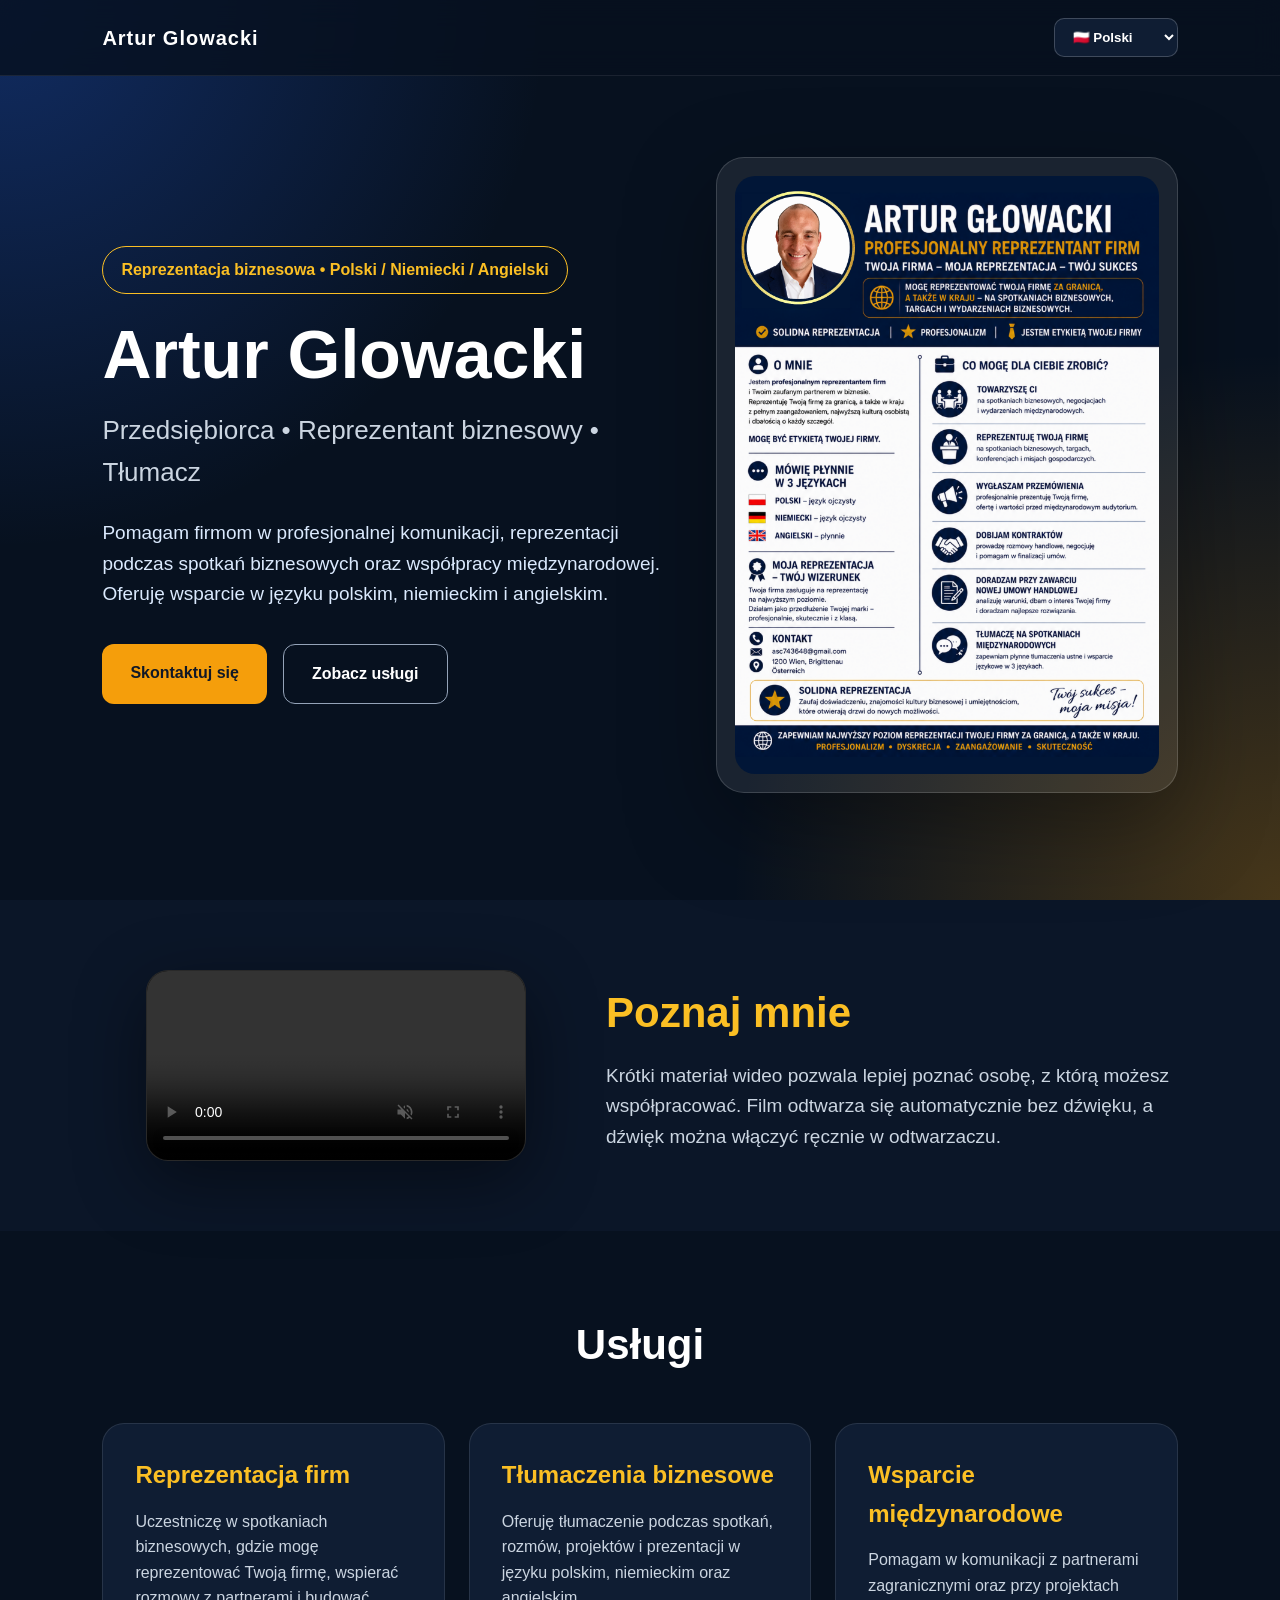
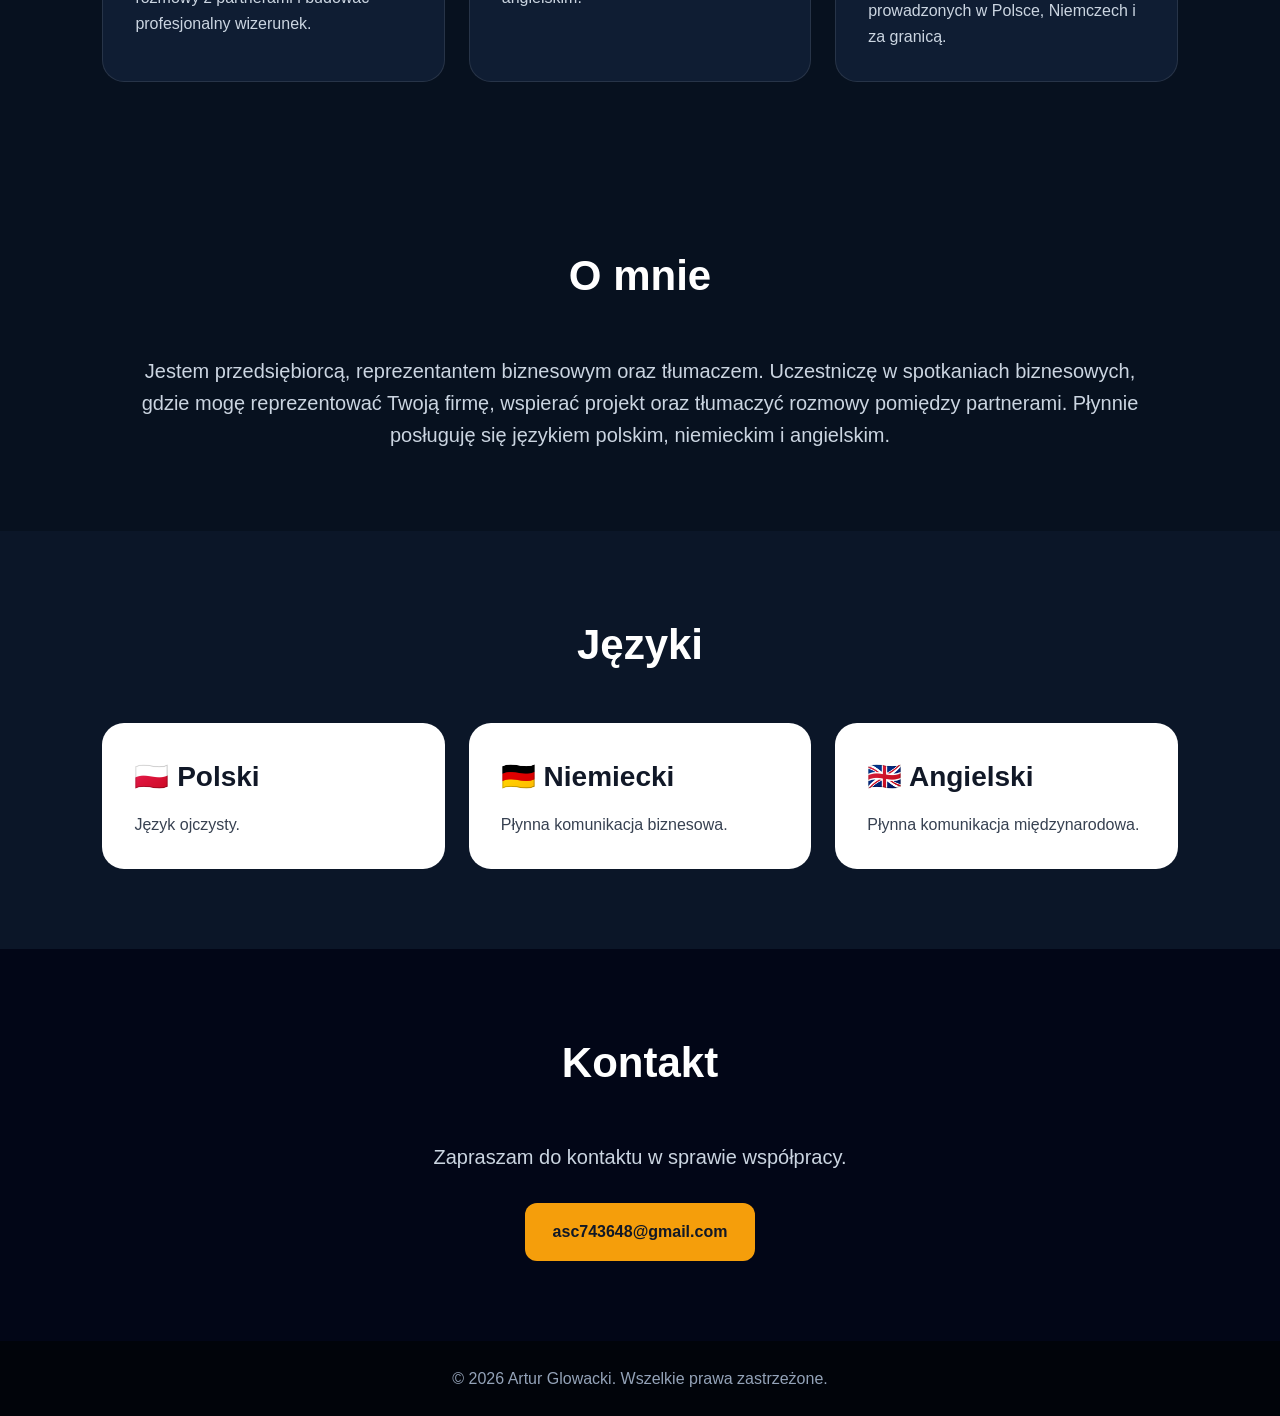
==== index.html @ 5c2b5020 "Update index.html" ====
<!DOCTYPE html>
<html lang="pl">
<head>
<meta charset="UTF-8">
<meta name="viewport" content="width=device-width, initial-scale=1.0">
<title>Artur Glowacki | Reprezentacja Biznesowa</title>
<style>
*{margin:0;padding:0;box-sizing:border-box;font-family:Arial,Helvetica,sans-serif}
html{scroll-behavior:smooth}
body{background:#07111f;color:white;line-height:1.6}
a{text-decoration:none;color:inherit}
.topbar{position:fixed;top:0;left:0;width:100%;z-index:1000;padding:18px 8%;display:flex;justify-content:space-between;align-items:center;background:rgba(7,17,31,.82);backdrop-filter:blur(14px);border-bottom:1px solid rgba(255,255,255,.08)}
.brand{font-size:20px;font-weight:900;letter-spacing:1px}
.lang-select{background:#0f1d33;color:white;border:1px solid rgba(255,255,255,.2);padding:10px 14px;border-radius:10px;font-weight:700;cursor:pointer}
.hero{min-height:100vh;display:grid;grid-template-columns:1.1fr .9fr;gap:50px;align-items:center;padding:120px 8% 70px;background:radial-gradient(circle at top left,#2563eb55,transparent 35%),radial-gradient(circle at bottom right,#f59e0b44,transparent 35%),#07111f}
.badge{display:inline-block;padding:10px 18px;border:1px solid #fbbf24;color:#fbbf24;border-radius:999px;font-weight:700;margin-bottom:25px}
h1{font-size:68px;line-height:1.05;margin-bottom:20px}
.hero h2{font-size:26px;color:#cbd5e1;margin-bottom:25px;font-weight:500}
.hero p{font-size:19px;color:#dbeafe;max-width:720px;margin-bottom:35px}
.buttons{display:flex;gap:16px;flex-wrap:wrap}
.btn{padding:16px 28px;border-radius:12px;font-weight:800;display:inline-block;transition:.25s}
.btn:hover{transform:translateY(-3px)}
.primary{background:#f59e0b;color:#111827}
.secondary{border:1px solid #94a3b8;color:white}
.profile-card{background:rgba(255,255,255,.08);border:1px solid rgba(255,255,255,.15);border-radius:28px;padding:18px;box-shadow:0 30px 90px rgba(0,0,0,.35)}
.profile-card img{width:100%;display:block;border-radius:20px}
.video-section{padding:70px 8%;background:#0b1628}
.video-wrap{max-width:1200px;margin:auto;display:grid;grid-template-columns:.9fr 1.1fr;gap:36px;align-items:center}
.video-text h2{font-size:42px;margin-bottom:15px;color:#fbbf24}
.video-text p{color:#cbd5e1;font-size:19px;max-width:650px}
.intro-video{width:380px;max-width:100%;display:block;margin:auto;border-radius:22px;box-shadow:0 20px 70px rgba(0,0,0,.45);border:1px solid rgba(255,255,255,.16);background:#000}
section{padding:80px 8%}
.title{text-align:center;font-size:42px;margin-bottom:45px}
.services{display:grid;grid-template-columns:repeat(3,1fr);gap:24px;max-width:1200px;margin:auto}
.card{background:#0f1d33;border:1px solid rgba(255,255,255,.1);border-radius:22px;padding:32px;transition:.25s}
.card:hover{transform:translateY(-6px);border-color:#fbbf24}
.card h3{font-size:24px;margin-bottom:14px;color:#fbbf24}
.card p{color:#cbd5e1}
.languages{background:#0b1628}
.lang-grid{display:grid;grid-template-columns:repeat(3,1fr);gap:24px;max-width:1200px;margin:auto}
.lang{background:white;color:#111827;border-radius:22px;padding:32px}
.lang h3{font-size:28px;margin-bottom:12px}
.lang p{color:#374151}
.about{background:#07111f}
.about-box{max-width:1000px;margin:auto;text-align:center}
.about-box p{color:#cbd5e1;font-size:20px}
.contact{text-align:center;background:#020617}
.contact p{font-size:20px;color:#cbd5e1;margin-bottom:30px}
footer{text-align:center;padding:25px;color:#94a3b8;background:#01040a}
@media(max-width:900px){.topbar{padding:14px 6%}.hero{grid-template-columns:1fr;text-align:center;padding:110px 6% 50px}h1{font-size:46px}.buttons{justify-content:center}.services,.lang-grid,.video-wrap{grid-template-columns:1fr}.video-wrap{text-align:center}.video-text p{margin:auto}}
</style>
</head>
<body>
<div class="topbar">
  <div class="brand">Artur Glowacki</div>
  <select class="lang-select" id="languageSelect">
    <option value="pl">🇵🇱 Polski</option>
    <option value="de">🇩🇪 Deutsch</option>
    <option value="en">🇬🇧 English</option>
  </select>
</div>

<header class="hero">
  <div>
    <span class="badge" data-i18n="badge">Reprezentacja biznesowa • Polski / Niemiecki / Angielski</span>
    <h1>Artur Glowacki</h1>
    <h2 data-i18n="heroSubtitle">Przedsiębiorca • Reprezentant biznesowy • Tłumacz</h2>
    <p data-i18n="heroText">Pomagam firmom w profesjonalnej komunikacji, reprezentacji podczas spotkań biznesowych oraz współpracy międzynarodowej. Oferuję wsparcie w języku polskim, niemieckim i angielskim.</p>
    <div class="buttons">
      <a class="btn primary" href="mailto:asc743648@gmail.com" data-i18n="contactBtn">Skontaktuj się</a>
      <a class="btn secondary" href="uslugi.html" data-i18n="servicesBtn">Zobacz usługi</a>
    </div>
  </div>
  <div class="profile-card">
    <img src="Lebenslauf_ARG.pdf (10).png" alt="Artur Glowacki">
  </div>
</header>

<section class="video-section">
  <div class="video-wrap">
    <video class="intro-video" controls autoplay muted loop playsinline>
     <source src="1000012264_compressed.mp4" type="video/mp4">
      Twoja przeglądarka nie obsługuje wideo.
    </video>
    <div class="video-text">
      <h2 data-i18n="videoTitle">Poznaj mnie</h2>
      <p data-i18n="videoText">Krótki materiał wideo pozwala lepiej poznać osobę, z którą możesz współpracować. Film odtwarza się automatycznie bez dźwięku, a dźwięk można włączyć ręcznie w odtwarzaczu.</p>
    </div>
  </div>
</section>

<section id="services">
  <h2 class="title" data-i18n="servicesTitle">Usługi</h2>
  <div class="services">
    <div class="card">
      <h3 data-i18n="service1Title">Reprezentacja firm</h3>
      <p data-i18n="service1Text">Uczestniczę w spotkaniach biznesowych, gdzie mogę reprezentować Twoją firmę, wspierać rozmowy z partnerami i budować profesjonalny wizerunek.</p>
    </div>
    <div class="card">
      <h3 data-i18n="service2Title">Tłumaczenia biznesowe</h3>
      <p data-i18n="service2Text">Oferuję tłumaczenie podczas spotkań, rozmów, projektów i prezentacji w języku polskim, niemieckim oraz angielskim.</p>
    </div>
    <div class="card">
      <h3 data-i18n="service3Title">Wsparcie międzynarodowe</h3>
      <p data-i18n="service3Text">Pomagam w komunikacji z partnerami zagranicznymi oraz przy projektach prowadzonych w Polsce, Niemczech i za granicą.</p>
    </div>
  </div>
</section>

<section class="about">
  <div class="about-box">
    <h2 class="title" data-i18n="aboutTitle">O mnie</h2>
    <p data-i18n="aboutText">Jestem przedsiębiorcą, reprezentantem biznesowym oraz tłumaczem. Uczestniczę w spotkaniach biznesowych, gdzie mogę reprezentować Twoją firmę, wspierać projekt oraz tłumaczyć rozmowy pomiędzy partnerami. Płynnie posługuję się językiem polskim, niemieckim i angielskim.</p>
  </div>
</section>

<section class="languages">
  <h2 class="title" data-i18n="languagesTitle">Języki</h2>
  <div class="lang-grid">
    <div class="lang"><h3 data-i18n="plTitle">🇵🇱 Polski</h3><p data-i18n="plText">Język ojczysty.</p></div>
    <div class="lang"><h3 data-i18n="deTitle">🇩🇪 Niemiecki</h3><p data-i18n="deText">Płynna komunikacja biznesowa.</p></div>
    <div class="lang"><h3 data-i18n="enTitle">🇬🇧 Angielski</h3><p data-i18n="enText">Płynna komunikacja międzynarodowa.</p></div>
  </div>
</section>

<section class="contact">
  <h2 class="title" data-i18n="contactTitle">Kontakt</h2>
  <p data-i18n="contactText">Zapraszam do kontaktu w sprawie współpracy.</p>
  <a class="btn primary" href="mailto:asc743648@gmail.com">asc743648@gmail.com</a>
</section>

<footer data-i18n="footer">© 2026 Artur Glowacki. Wszelkie prawa zastrzeżone.</footer>

<script>
const translations={
pl:{badge:"Reprezentacja biznesowa • Polski / Niemiecki / Angielski",heroSubtitle:"Przedsiębiorca • Reprezentant biznesowy • Tłumacz",heroText:"Pomagam firmom w profesjonalnej komunikacji, reprezentacji podczas spotkań biznesowych oraz współpracy międzynarodowej. Reprezentuję firmy, uczestniczę w projektach oraz oferuję profesjonalne tłumaczenia podczas spotkań biznesowych.",contactBtn:"Skontaktuj się",servicesBtn:"Zobacz usługi",videoTitle:"Poznaj mnie",videoText:"Krótki materiał wideo pozwala lepiej poznać osobę, z którą możesz współpracować. Film odtwarza się automatycznie bez dźwięku, a dźwięk można włączyć ręcznie w odtwarzaczu.",servicesTitle:"Usługi",service1Title:"Reprezentacja firm",service1Text:"Reprezentuję Twoją firmę podczas spotkań biznesowych, negocjacji oraz rozmów z partnerami.",service2Title:"Tłumaczenia biznesowe",service2Text:"Tłumaczę spotkania biznesowe oraz projekty w języku polskim, niemieckim i angielskim.",service3Title:"Wsparcie międzynarodowe",service3Text:"Pomagam firmom rozwijać współpracę międzynarodową i prowadzić skuteczną komunikację.",aboutTitle:"O mnie",aboutText:"Jestem przedsiębiorcą oraz reprezentantem biznesowym. Uczestniczę w spotkaniach biznesowych, reprezentuję firmy, wspieram projekty oraz zapewniam profesjonalne tłumaczenie pomiędzy językiem polskim, niemieckim i angielskim.",languagesTitle:"Języki",plTitle:"🇵🇱 Polski",plText:"Język ojczysty.",deTitle:"🇩🇪 Niemiecki",deText:"Płynna komunikacja biznesowa.",enTitle:"🇬🇧 Angielski",enText:"Płynna komunikacja międzynarodowa.",contactTitle:"Kontakt",contactText:"Zapraszam do kontaktu w sprawie współpracy.",footer:"© 2026 Artur Glowacki. Wszelkie prawa zastrzeżone."},
de:{badge:"Unternehmensvertretung • Deutsch / Polnisch / Englisch",heroSubtitle:"Unternehmer • Unternehmensvertreter • Dolmetscher",heroText:"Ich unterstütze Unternehmen bei professioneller Kommunikation, Geschäftstreffen und internationaler Zusammenarbeit. Ich vertrete Firmen, nehme an Projekten teil und dolmetsche bei geschäftlichen Gesprächen.",contactBtn:"Kontakt aufnehmen",servicesBtn:"Leistungen",videoTitle:"Lernen Sie mich kennen",videoText:"Ein kurzes Video hilft Ihnen, die Person hinter der Zusammenarbeit besser kennenzulernen. Das Video startet automatisch ohne Ton; den Ton können Sie im Player manuell einschalten.",servicesTitle:"Dienstleistungen",service1Title:"Unternehmensvertretung",service1Text:"Ich vertrete Ihr Unternehmen bei Geschäftstreffen, Verhandlungen und Gesprächen mit Partnern.",service2Title:"Geschäftsdolmetschen",service2Text:"Professionelles Dolmetschen bei Meetings, Gesprächen und Projekten auf Deutsch, Polnisch und Englisch.",service3Title:"Internationale Unterstützung",service3Text:"Ich unterstütze Unternehmen bei internationaler Zusammenarbeit und klarer Kommunikation.",aboutTitle:"Über mich",aboutText:"Ich bin Unternehmer, Unternehmensvertreter und Dolmetscher. Ich nehme an Geschäftstreffen teil, vertrete Unternehmen, unterstütze Projekte und ermögliche professionelle Kommunikation auf Deutsch, Polnisch und Englisch.",languagesTitle:"Sprachen",plTitle:"🇵🇱 Polnisch",plText:"Muttersprache.",deTitle:"🇩🇪 Deutsch",deText:"Fließende Geschäftskommunikation.",enTitle:"🇬🇧 Englisch",enText:"Fließende internationale Kommunikation.",contactTitle:"Kontakt",contactText:"Kontaktieren Sie mich gerne für eine Zusammenarbeit.",footer:"© 2026 Artur Glowacki. Alle Rechte vorbehalten."},
en:{badge:"Business Representation • Polish / German / English",heroSubtitle:"Entrepreneur • Business Representative • Interpreter",heroText:"I help companies with professional communication, business meetings and international cooperation. I represent companies, participate in projects and provide professional interpreting during business meetings.",contactBtn:"Contact Me",servicesBtn:"View Services",videoTitle:"Get to know me",videoText:"A short video helps you better understand the person you may cooperate with. The video plays automatically without sound, and sound can be enabled manually in the player.",servicesTitle:"Services",service1Title:"Business Representation",service1Text:"I represent your company during business meetings, negotiations and conversations with partners.",service2Title:"Business Interpreting",service2Text:"I provide interpreting during meetings, conversations, projects and presentations in Polish, German and English.",service3Title:"International Support",service3Text:"I help companies develop international cooperation and communicate effectively.",aboutTitle:"About Me",aboutText:"I am an entrepreneur and business representative. I participate in business meetings, represent companies, support projects and provide professional interpreting between Polish, German and English.",languagesTitle:"Languages",plTitle:"🇵🇱 Polish",plText:"Native language.",deTitle:"🇩🇪 German",deText:"Fluent business communication.",enTitle:"🇬🇧 English",enText:"Fluent international communication.",contactTitle:"Contact",contactText:"Feel free to contact me regarding cooperation.",footer:"© 2026 Artur Glowacki. All rights reserved."}
};
const selector=document.getElementById("languageSelect");
selector.addEventListener("change",function(){
  const lang=this.value;
  document.documentElement.lang=lang;
  document.querySelectorAll("[data-i18n]").forEach(el=>{
    const key=el.dataset.i18n;
    if(translations[lang][key]) el.textContent=translations[lang][key];
  });
});
</script>
</body>
</html>
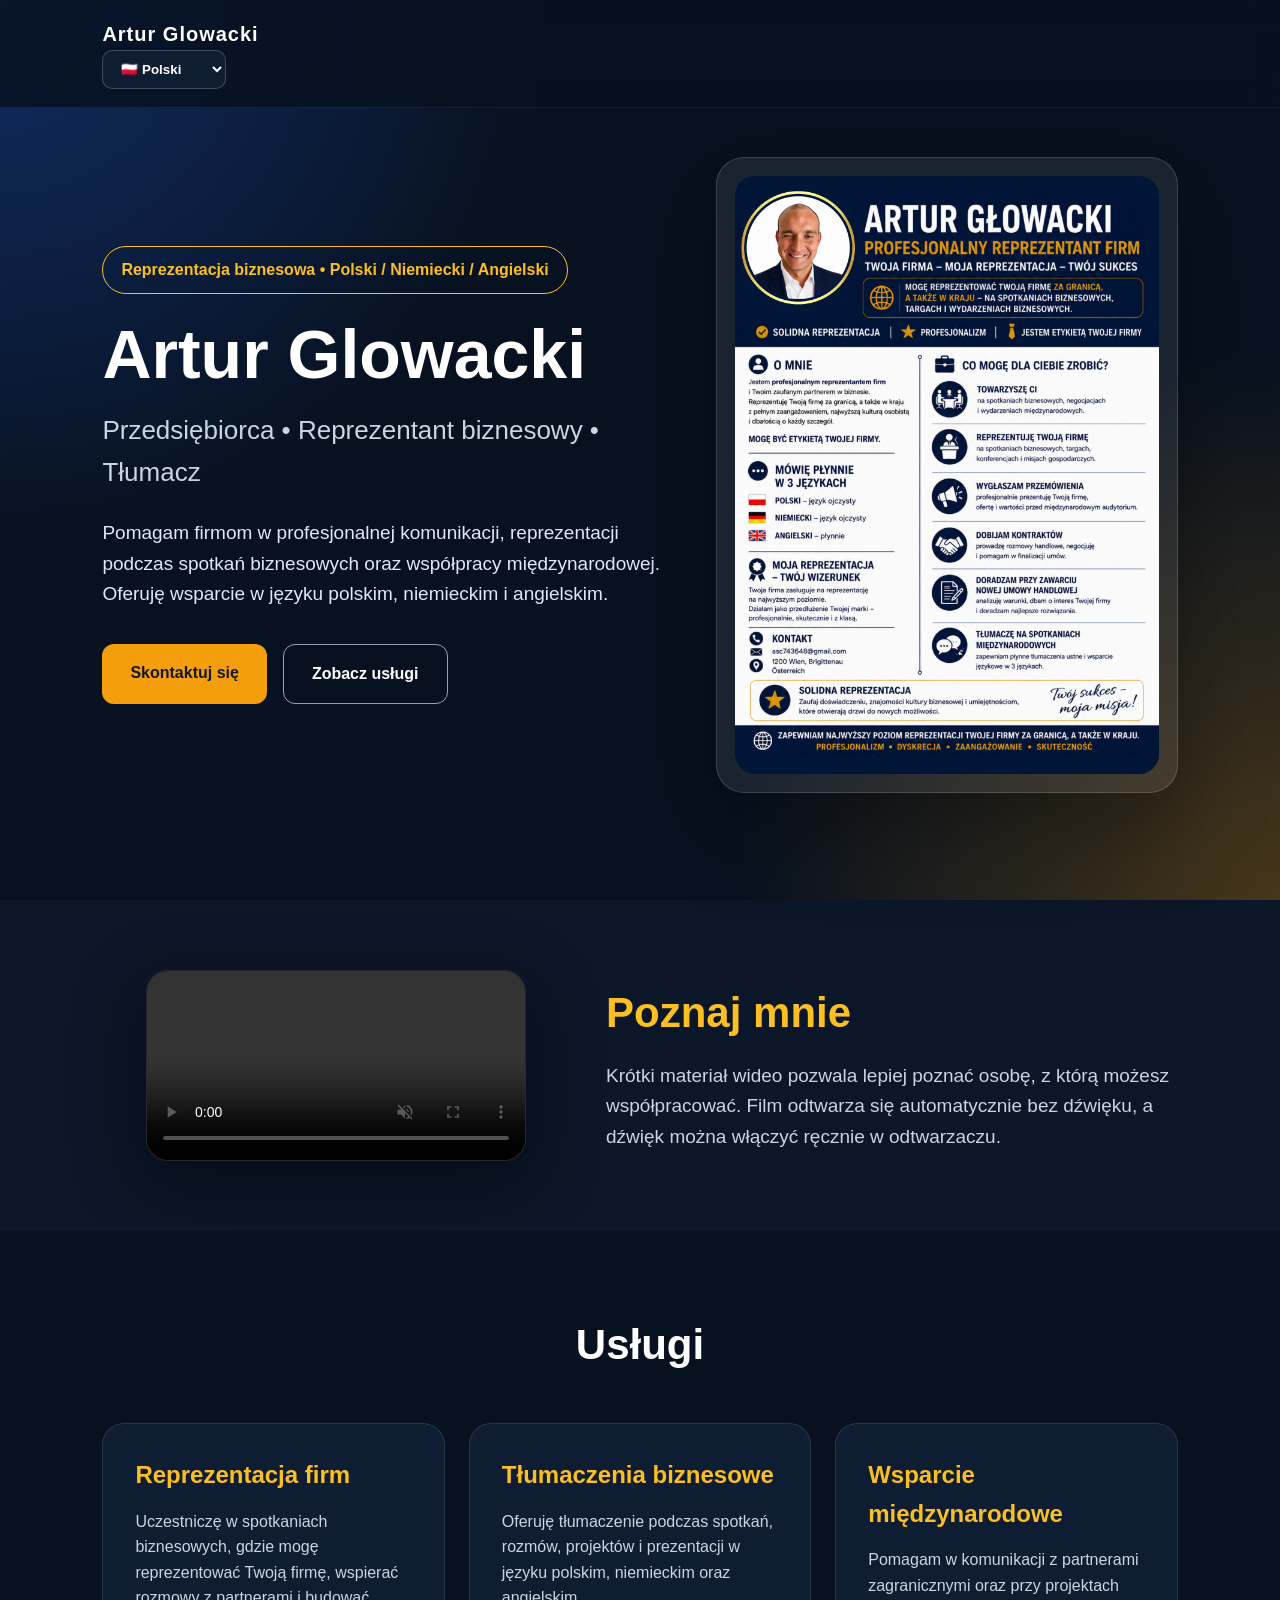
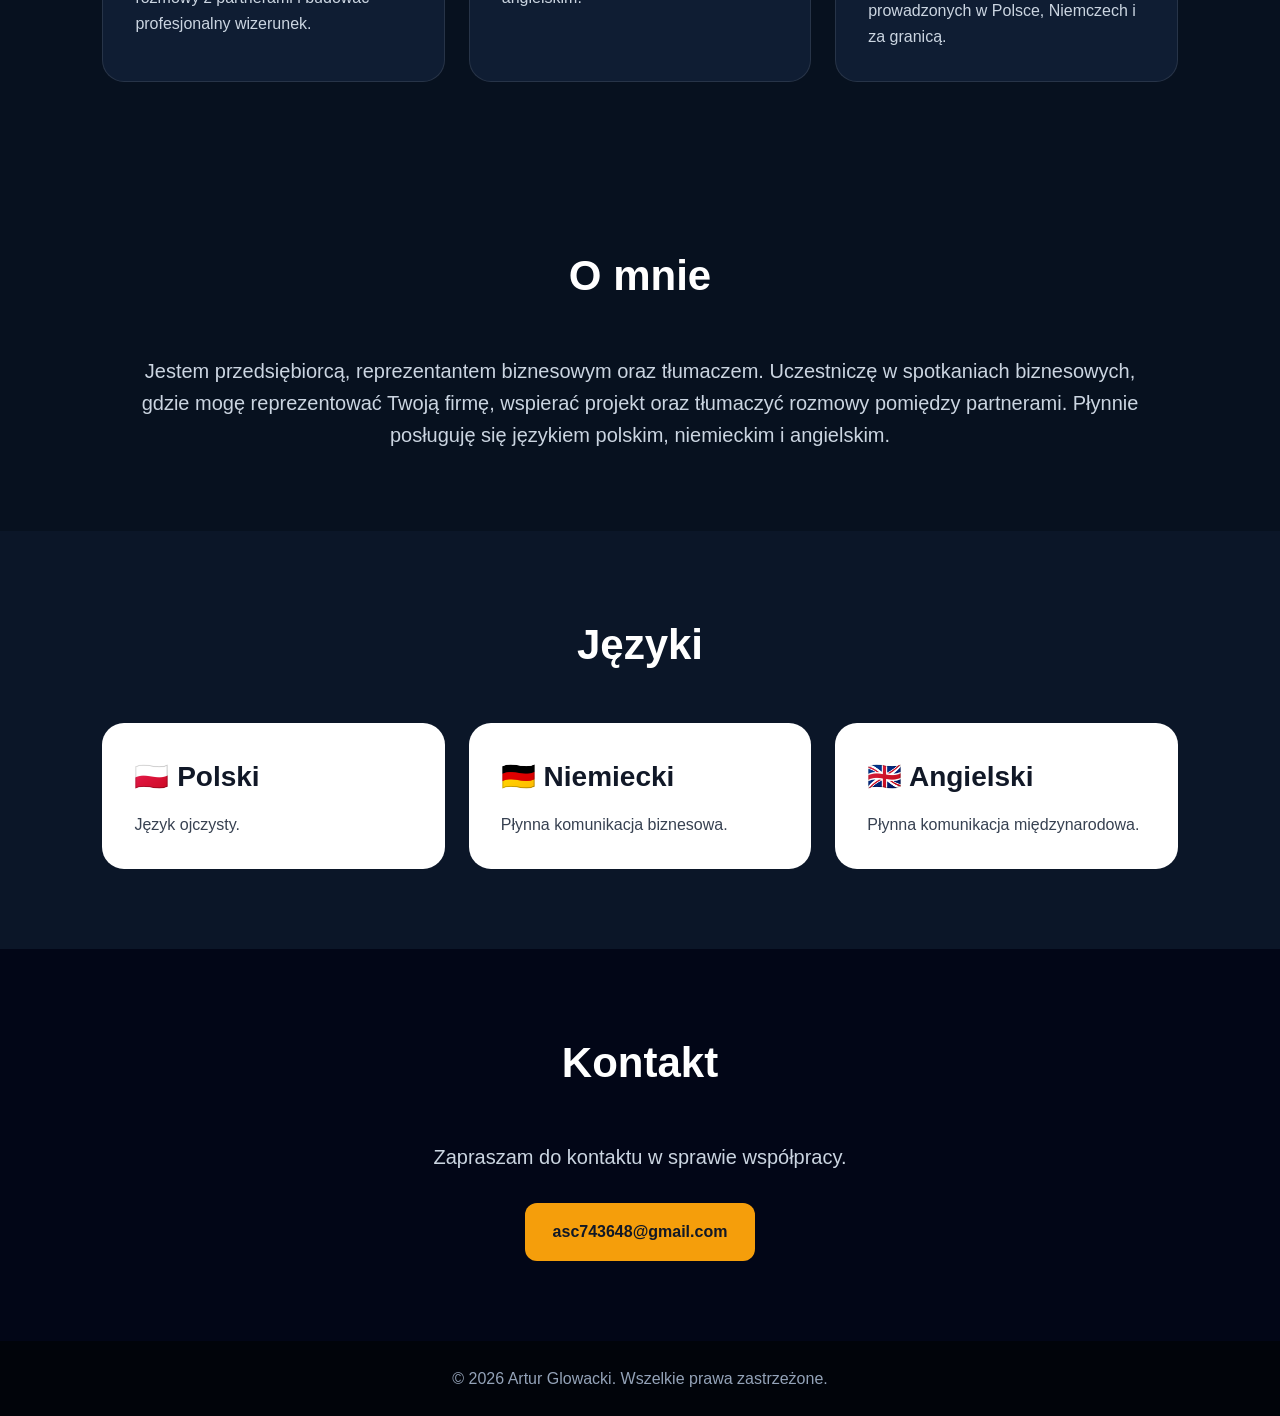
==== commit 4d690f48: "Update index.html" ====
--- a/index.html
+++ b/index.html
@@ -52,12 +52,15 @@
 </head>
 <body>
 <div class="topbar">
-  <div class="brand">Artur Glowacki</div>
-  <select class="lang-select" id="languageSelect">
-    <option value="pl">🇵🇱 Polski</option>
-    <option value="de">🇩🇪 Deutsch</option>
-    <option value="en">🇬🇧 English</option>
-  </select>
+  <div class="left-menu">
+    <div class="brand">Artur Glowacki</div>
+
+    <select class="lang-select" id="languageSelect">
+      <option value="pl">🇵🇱 Polski</option>
+      <option value="de">🇩🇪 Deutsch</option>
+      <option value="en">🇬🇧 English</option>
+    </select>
+  </div>
 </div>
 
 <header class="hero">
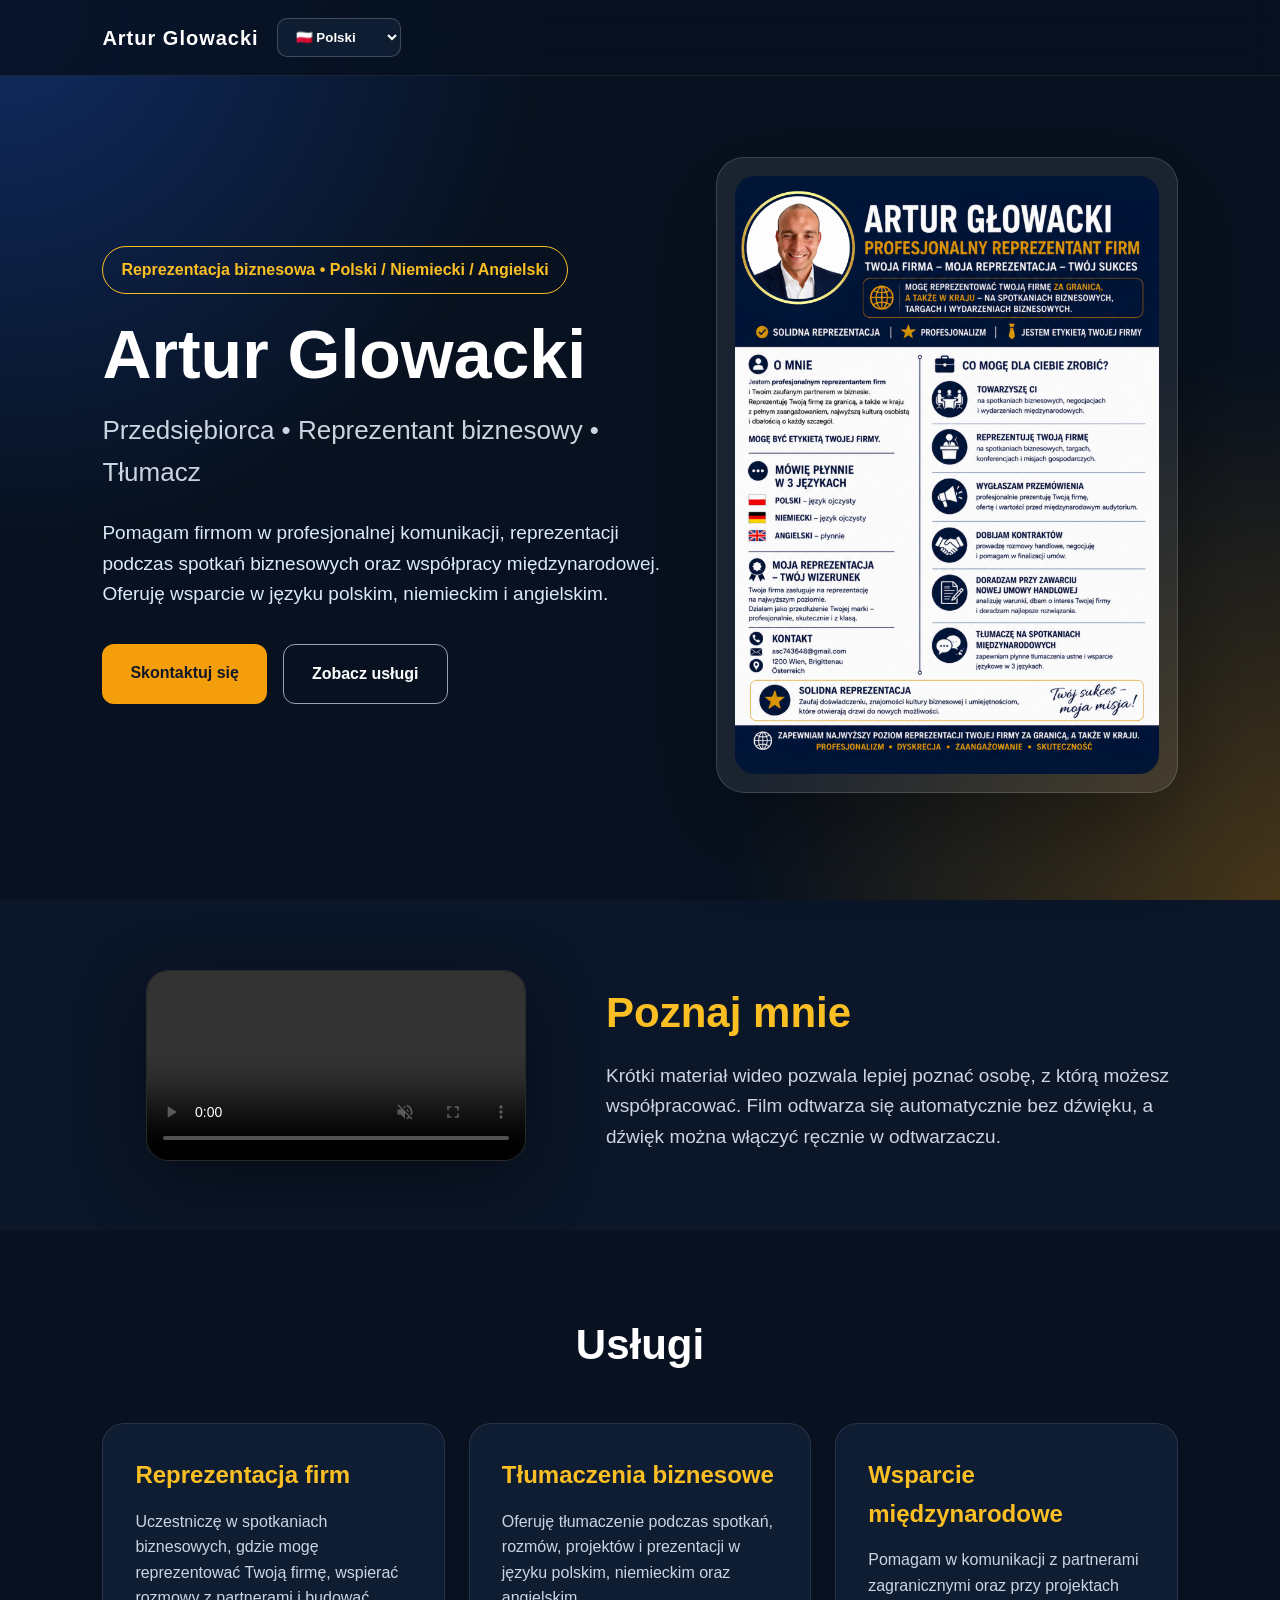
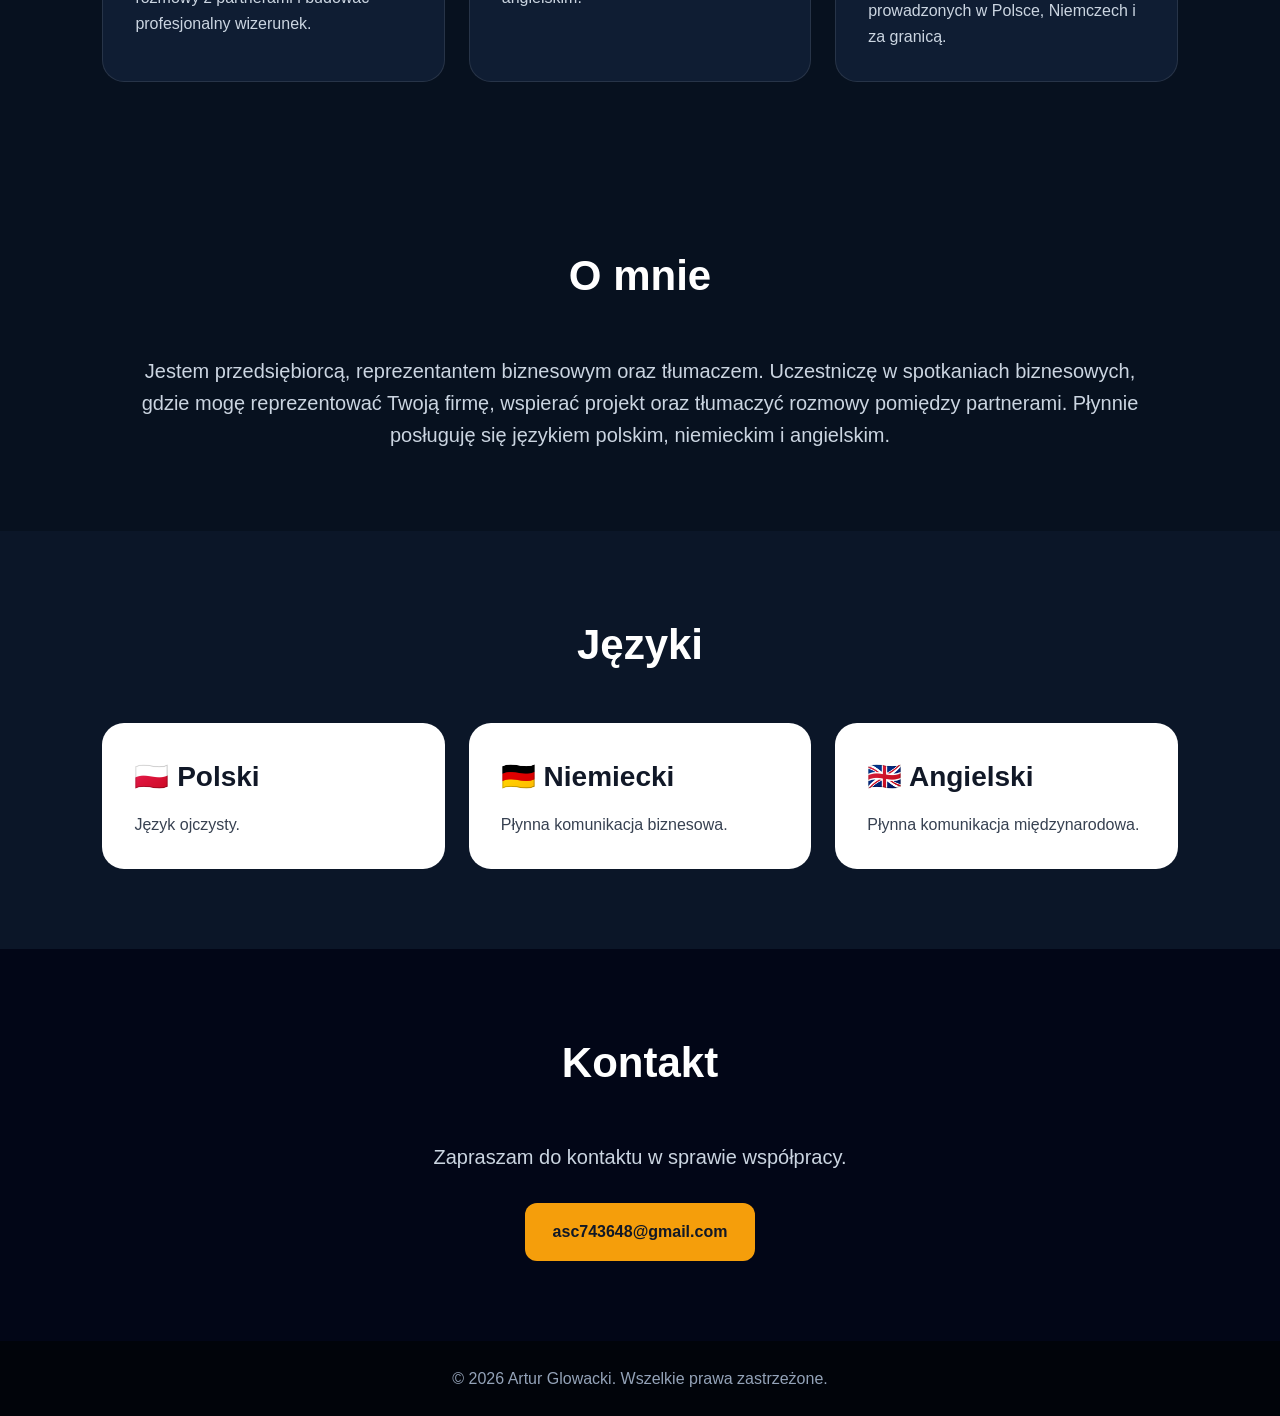
==== commit 76e5addb: "Update index.html" ====
--- a/index.html
+++ b/index.html
@@ -11,6 +11,11 @@
 a{text-decoration:none;color:inherit}
 .topbar{position:fixed;top:0;left:0;width:100%;z-index:1000;padding:18px 8%;display:flex;justify-content:space-between;align-items:center;background:rgba(7,17,31,.82);backdrop-filter:blur(14px);border-bottom:1px solid rgba(255,255,255,.08)}
 .brand{font-size:20px;font-weight:900;letter-spacing:1px}
+  .left-menu{
+    display:flex;
+    align-items:center;
+    gap:18px;
+}
 .lang-select{background:#0f1d33;color:white;border:1px solid rgba(255,255,255,.2);padding:10px 14px;border-radius:10px;font-weight:700;cursor:pointer}
 .hero{min-height:100vh;display:grid;grid-template-columns:1.1fr .9fr;gap:50px;align-items:center;padding:120px 8% 70px;background:radial-gradient(circle at top left,#2563eb55,transparent 35%),radial-gradient(circle at bottom right,#f59e0b44,transparent 35%),#07111f}
 .badge{display:inline-block;padding:10px 18px;border:1px solid #fbbf24;color:#fbbf24;border-radius:999px;font-weight:700;margin-bottom:25px}
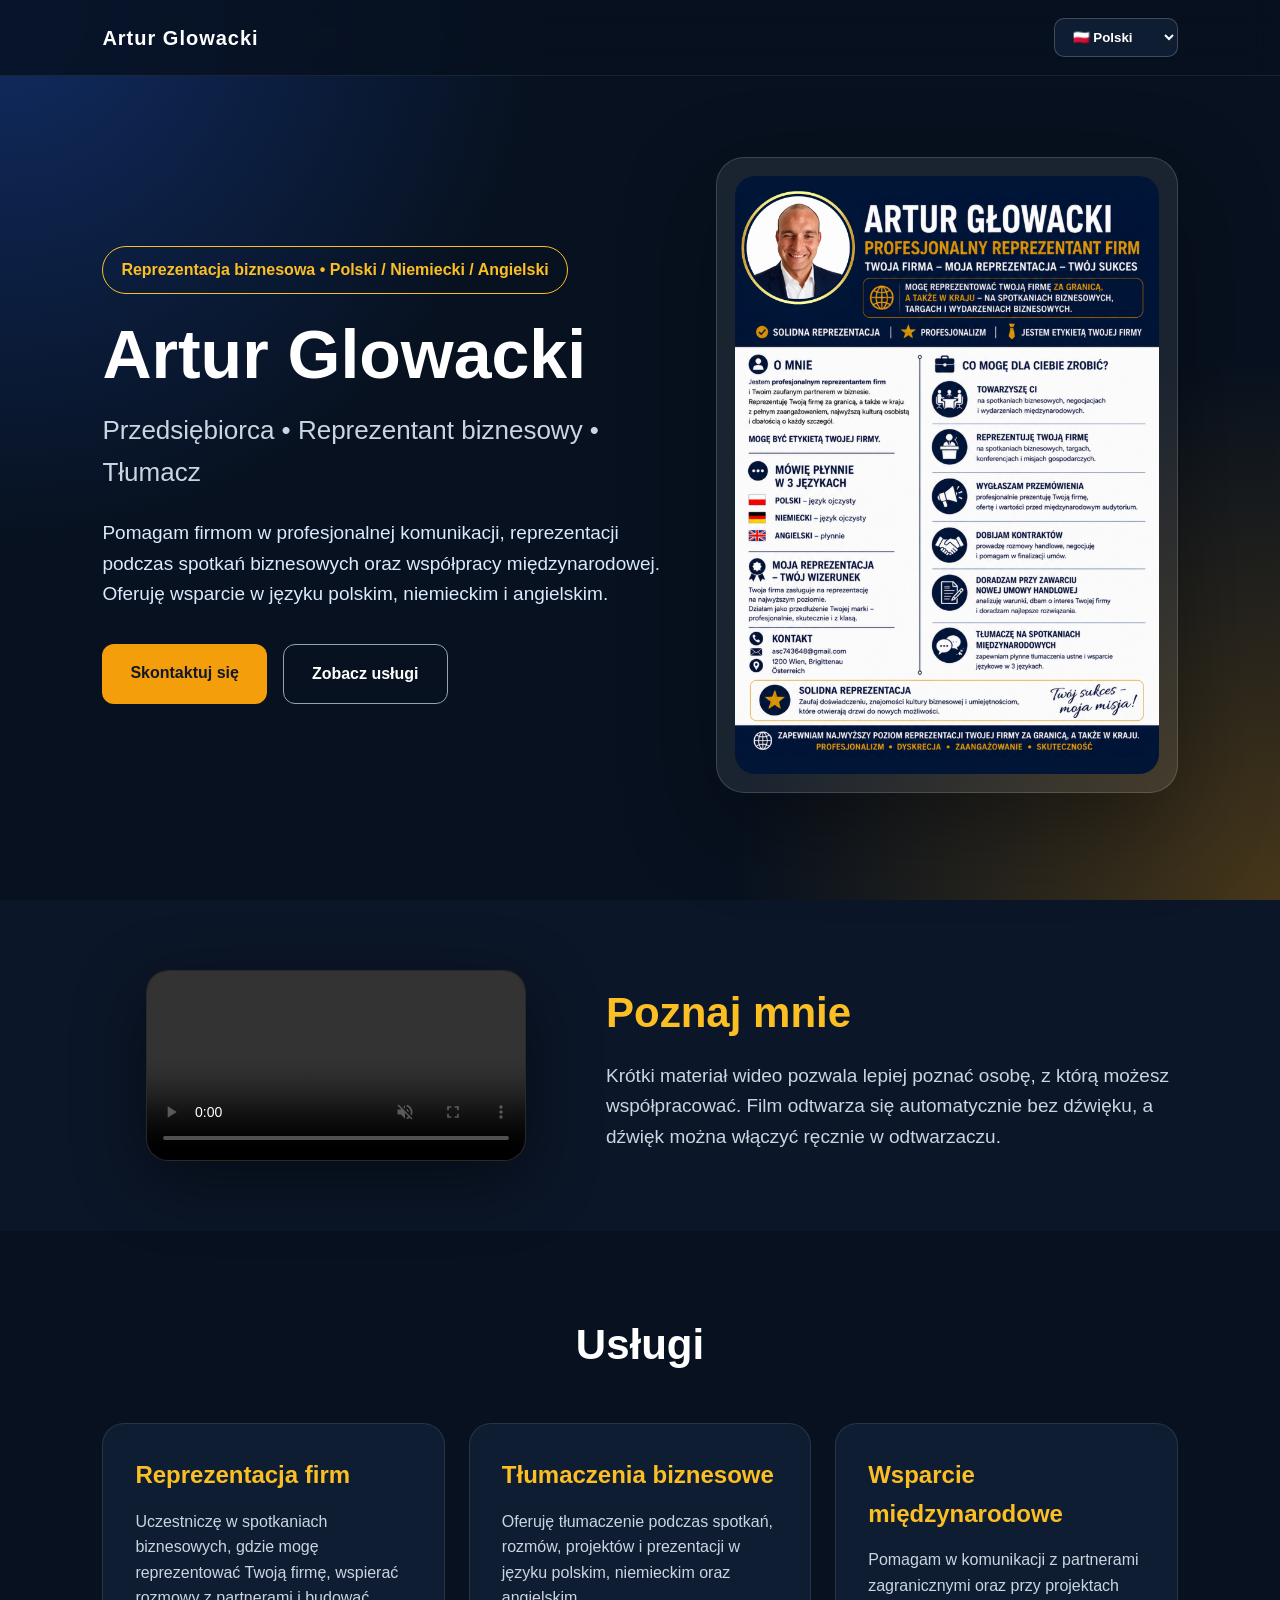
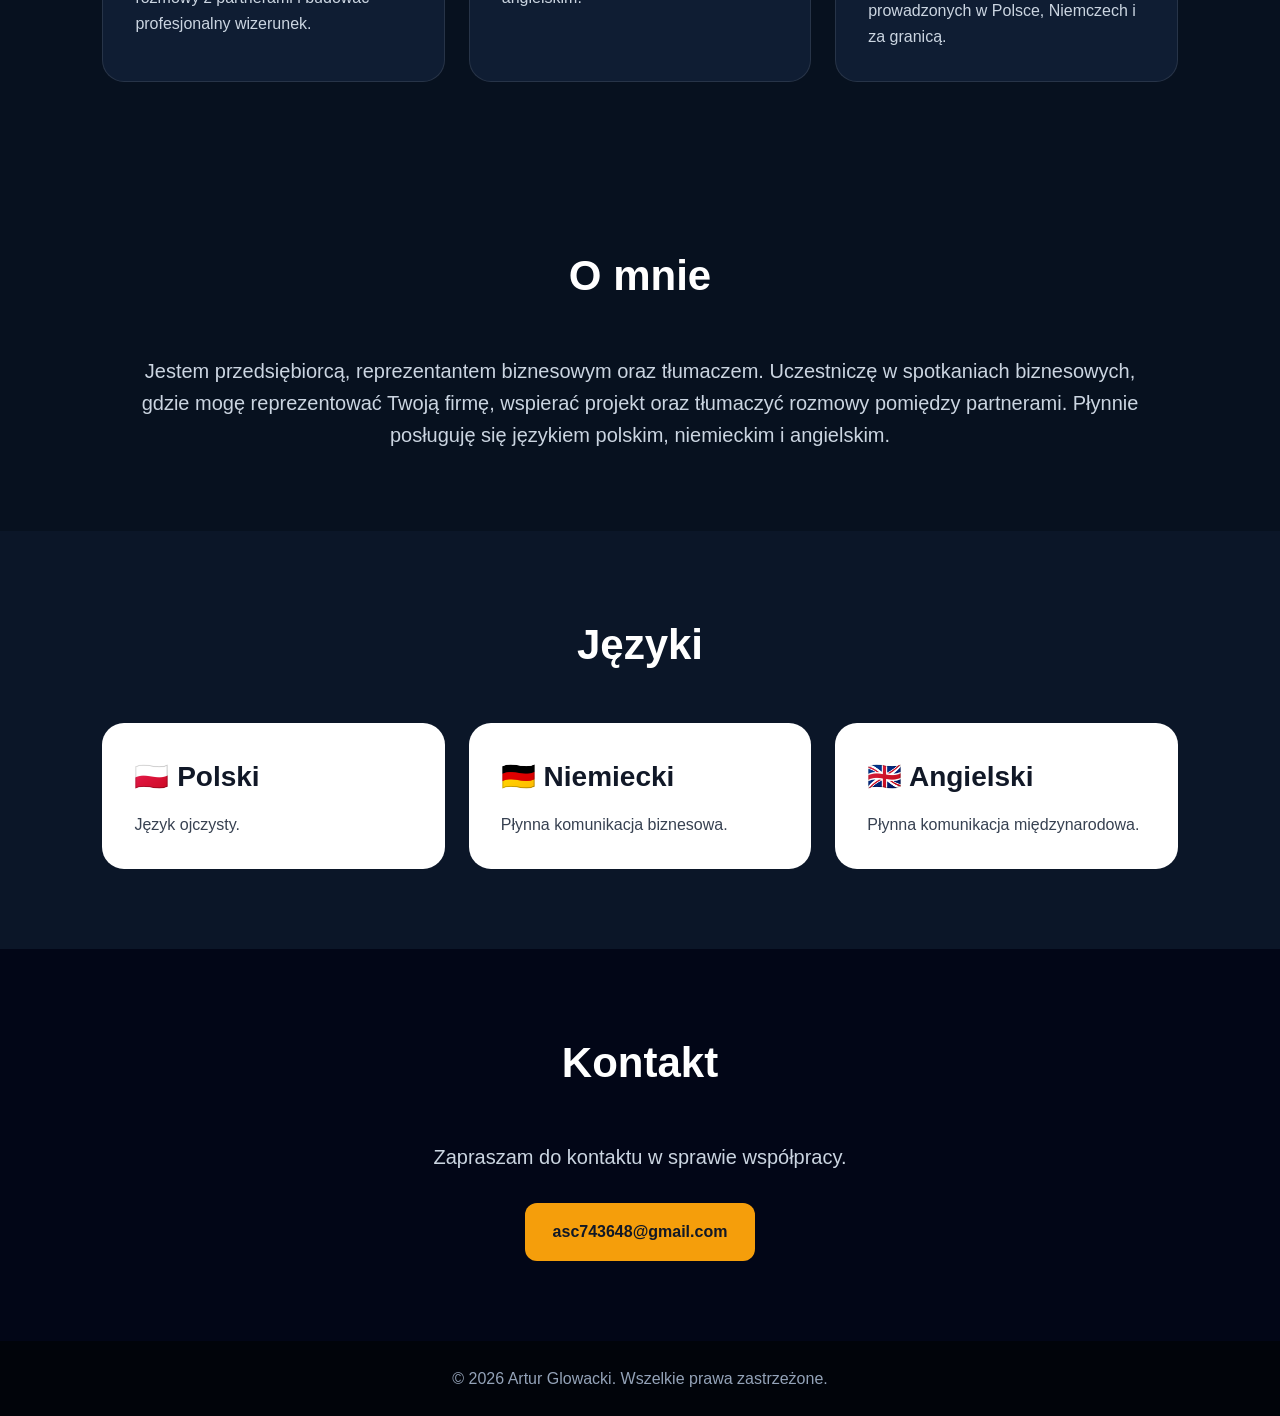
==== commit deb9d89f: "Update index.html" ====
--- a/index.html
+++ b/index.html
@@ -11,11 +11,6 @@
 a{text-decoration:none;color:inherit}
 .topbar{position:fixed;top:0;left:0;width:100%;z-index:1000;padding:18px 8%;display:flex;justify-content:space-between;align-items:center;background:rgba(7,17,31,.82);backdrop-filter:blur(14px);border-bottom:1px solid rgba(255,255,255,.08)}
 .brand{font-size:20px;font-weight:900;letter-spacing:1px}
-  .left-menu{
-    display:flex;
-    align-items:center;
-    gap:18px;
-}
 .lang-select{background:#0f1d33;color:white;border:1px solid rgba(255,255,255,.2);padding:10px 14px;border-radius:10px;font-weight:700;cursor:pointer}
 .hero{min-height:100vh;display:grid;grid-template-columns:1.1fr .9fr;gap:50px;align-items:center;padding:120px 8% 70px;background:radial-gradient(circle at top left,#2563eb55,transparent 35%),radial-gradient(circle at bottom right,#f59e0b44,transparent 35%),#07111f}
 .badge{display:inline-block;padding:10px 18px;border:1px solid #fbbf24;color:#fbbf24;border-radius:999px;font-weight:700;margin-bottom:25px}
@@ -57,17 +52,13 @@
 </head>
 <body>
 <div class="topbar">
-  <div class="left-menu">
-    <div class="brand">Artur Glowacki</div>
-
-    <select class="lang-select" id="languageSelect">
-      <option value="pl">🇵🇱 Polski</option>
-      <option value="de">🇩🇪 Deutsch</option>
-      <option value="en">🇬🇧 English</option>
-    </select>
-  </div>
+  <div class="brand">Artur Glowacki</div>
+  <select class="lang-select" id="languageSelect">
+    <option value="pl">🇵🇱 Polski</option>
+    <option value="de">🇩🇪 Deutsch</option>
+    <option value="en">🇬🇧 English</option>
+  </select>
 </div>
-
 <header class="hero">
   <div>
     <span class="badge" data-i18n="badge">Reprezentacja biznesowa • Polski / Niemiecki / Angielski</span>
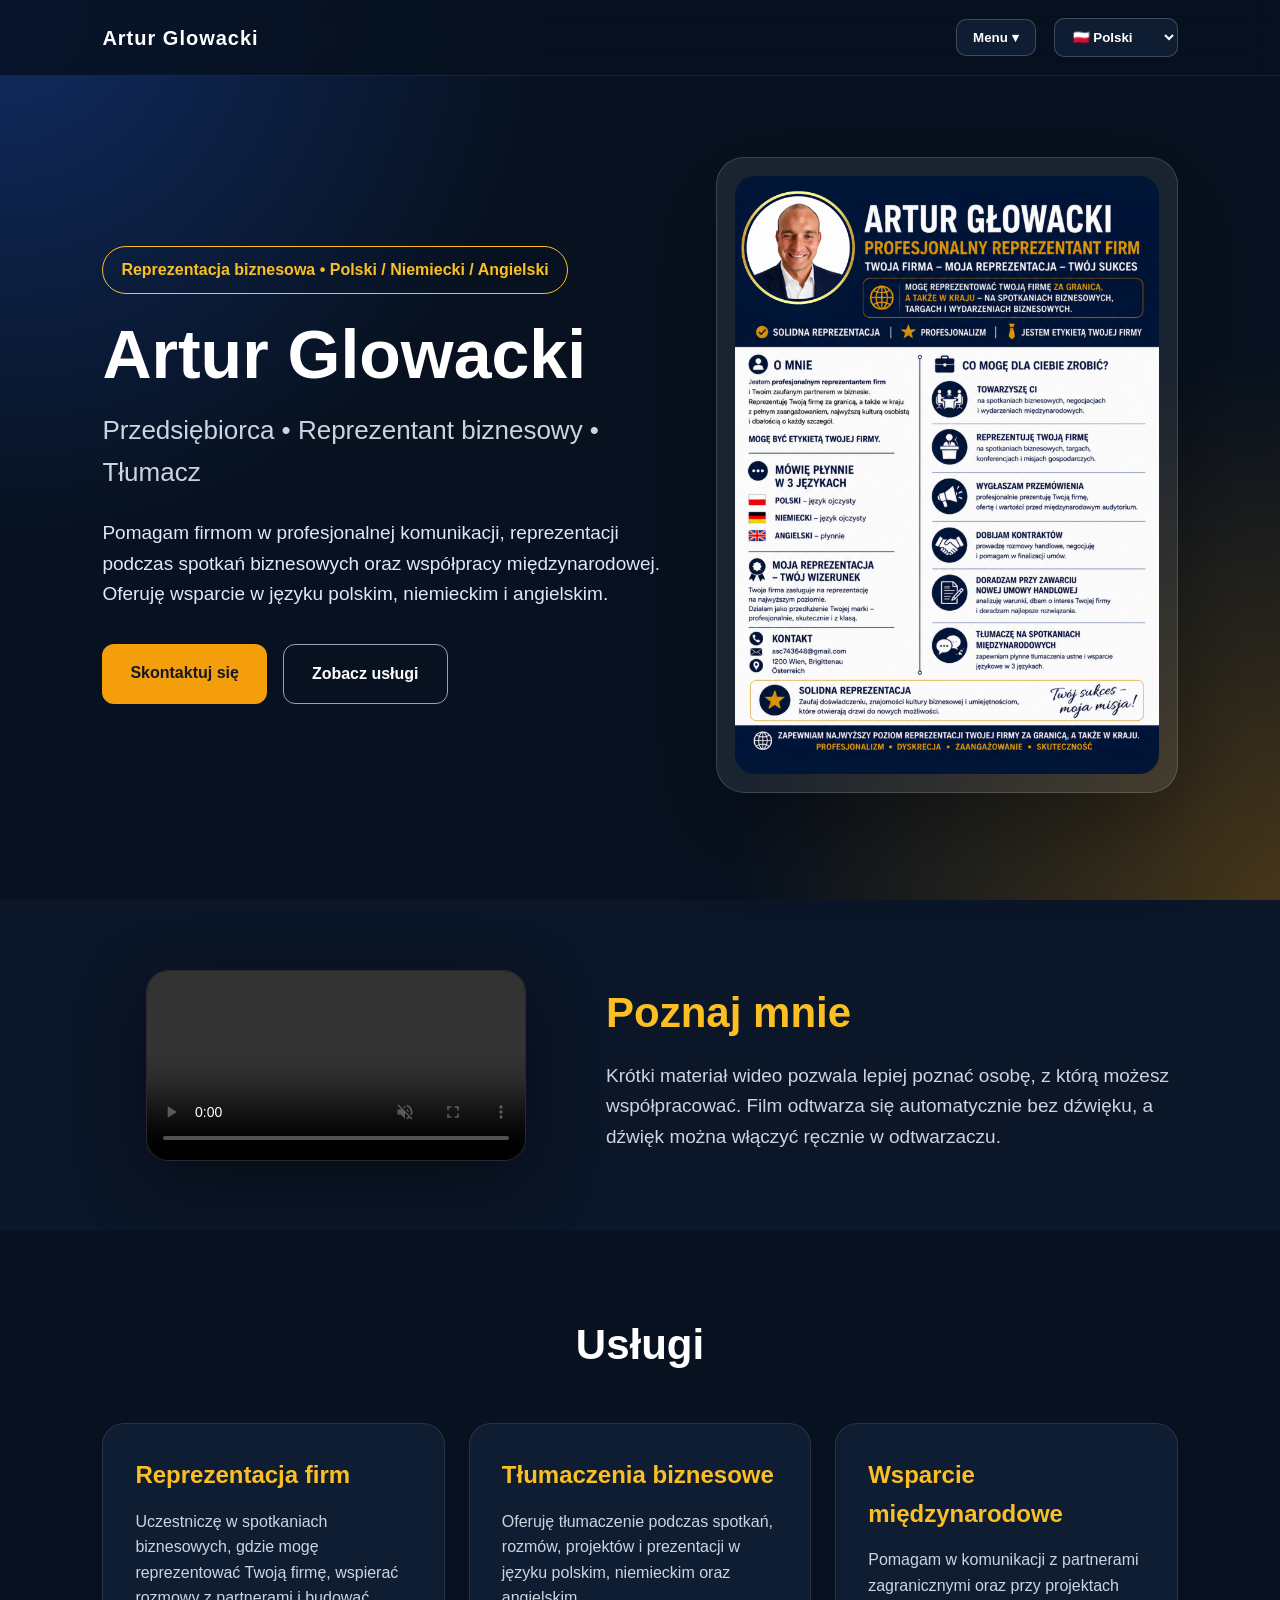
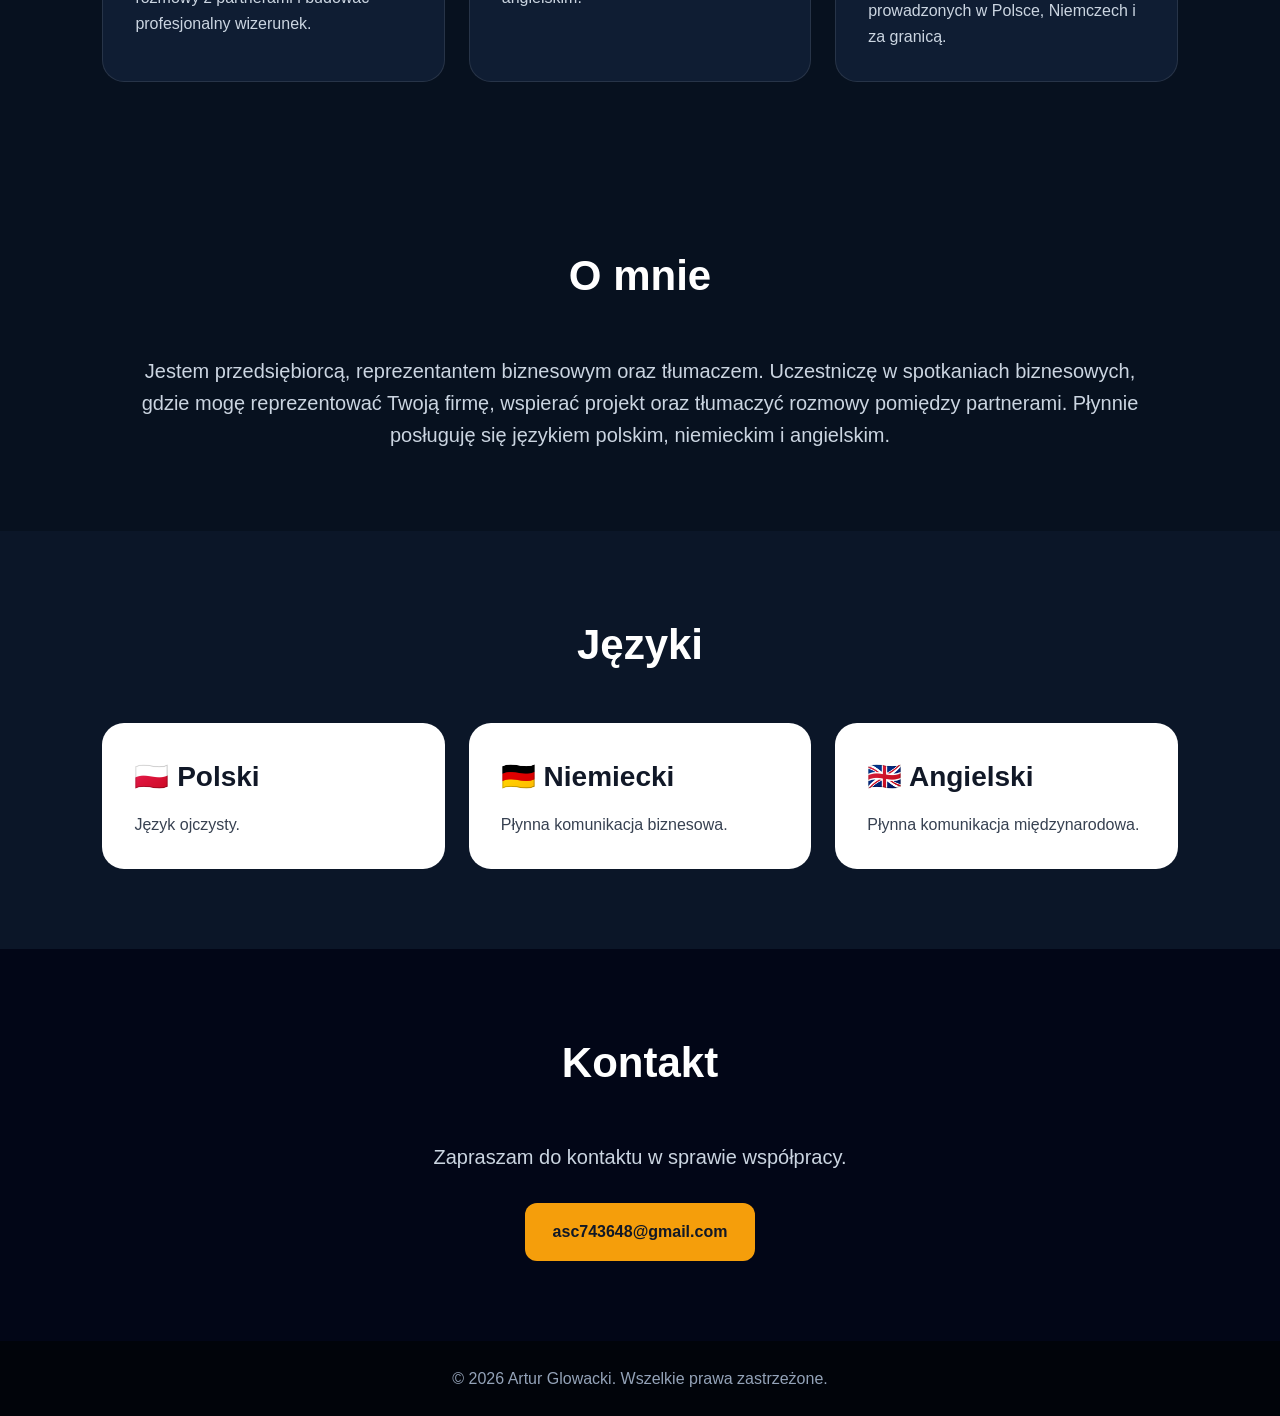
==== commit a1e8b540: "Rename index(3).html to index.html" ====
--- a/index.html
+++ b/index.html
@@ -1,150 +1,168 @@
-<!DOCTYPE html>
-<html lang="pl">
-<head>
-<meta charset="UTF-8">
-<meta name="viewport" content="width=device-width, initial-scale=1.0">
-<title>Artur Glowacki | Reprezentacja Biznesowa</title>
-<style>
-*{margin:0;padding:0;box-sizing:border-box;font-family:Arial,Helvetica,sans-serif}
-html{scroll-behavior:smooth}
-body{background:#07111f;color:white;line-height:1.6}
-a{text-decoration:none;color:inherit}
-.topbar{position:fixed;top:0;left:0;width:100%;z-index:1000;padding:18px 8%;display:flex;justify-content:space-between;align-items:center;background:rgba(7,17,31,.82);backdrop-filter:blur(14px);border-bottom:1px solid rgba(255,255,255,.08)}
-.brand{font-size:20px;font-weight:900;letter-spacing:1px}
-.lang-select{background:#0f1d33;color:white;border:1px solid rgba(255,255,255,.2);padding:10px 14px;border-radius:10px;font-weight:700;cursor:pointer}
-.hero{min-height:100vh;display:grid;grid-template-columns:1.1fr .9fr;gap:50px;align-items:center;padding:120px 8% 70px;background:radial-gradient(circle at top left,#2563eb55,transparent 35%),radial-gradient(circle at bottom right,#f59e0b44,transparent 35%),#07111f}
-.badge{display:inline-block;padding:10px 18px;border:1px solid #fbbf24;color:#fbbf24;border-radius:999px;font-weight:700;margin-bottom:25px}
-h1{font-size:68px;line-height:1.05;margin-bottom:20px}
-.hero h2{font-size:26px;color:#cbd5e1;margin-bottom:25px;font-weight:500}
-.hero p{font-size:19px;color:#dbeafe;max-width:720px;margin-bottom:35px}
-.buttons{display:flex;gap:16px;flex-wrap:wrap}
-.btn{padding:16px 28px;border-radius:12px;font-weight:800;display:inline-block;transition:.25s}
-.btn:hover{transform:translateY(-3px)}
-.primary{background:#f59e0b;color:#111827}
-.secondary{border:1px solid #94a3b8;color:white}
-.profile-card{background:rgba(255,255,255,.08);border:1px solid rgba(255,255,255,.15);border-radius:28px;padding:18px;box-shadow:0 30px 90px rgba(0,0,0,.35)}
-.profile-card img{width:100%;display:block;border-radius:20px}
-.video-section{padding:70px 8%;background:#0b1628}
-.video-wrap{max-width:1200px;margin:auto;display:grid;grid-template-columns:.9fr 1.1fr;gap:36px;align-items:center}
-.video-text h2{font-size:42px;margin-bottom:15px;color:#fbbf24}
-.video-text p{color:#cbd5e1;font-size:19px;max-width:650px}
-.intro-video{width:380px;max-width:100%;display:block;margin:auto;border-radius:22px;box-shadow:0 20px 70px rgba(0,0,0,.45);border:1px solid rgba(255,255,255,.16);background:#000}
-section{padding:80px 8%}
-.title{text-align:center;font-size:42px;margin-bottom:45px}
-.services{display:grid;grid-template-columns:repeat(3,1fr);gap:24px;max-width:1200px;margin:auto}
-.card{background:#0f1d33;border:1px solid rgba(255,255,255,.1);border-radius:22px;padding:32px;transition:.25s}
-.card:hover{transform:translateY(-6px);border-color:#fbbf24}
-.card h3{font-size:24px;margin-bottom:14px;color:#fbbf24}
-.card p{color:#cbd5e1}
-.languages{background:#0b1628}
-.lang-grid{display:grid;grid-template-columns:repeat(3,1fr);gap:24px;max-width:1200px;margin:auto}
-.lang{background:white;color:#111827;border-radius:22px;padding:32px}
-.lang h3{font-size:28px;margin-bottom:12px}
-.lang p{color:#374151}
-.about{background:#07111f}
-.about-box{max-width:1000px;margin:auto;text-align:center}
-.about-box p{color:#cbd5e1;font-size:20px}
-.contact{text-align:center;background:#020617}
-.contact p{font-size:20px;color:#cbd5e1;margin-bottom:30px}
-footer{text-align:center;padding:25px;color:#94a3b8;background:#01040a}
-@media(max-width:900px){.topbar{padding:14px 6%}.hero{grid-template-columns:1fr;text-align:center;padding:110px 6% 50px}h1{font-size:46px}.buttons{justify-content:center}.services,.lang-grid,.video-wrap{grid-template-columns:1fr}.video-wrap{text-align:center}.video-text p{margin:auto}}
-</style>
-</head>
-<body>
-<div class="topbar">
-  <div class="brand">Artur Glowacki</div>
-  <select class="lang-select" id="languageSelect">
-    <option value="pl">🇵🇱 Polski</option>
-    <option value="de">🇩🇪 Deutsch</option>
-    <option value="en">🇬🇧 English</option>
-  </select>
-</div>
-<header class="hero">
-  <div>
-    <span class="badge" data-i18n="badge">Reprezentacja biznesowa • Polski / Niemiecki / Angielski</span>
-    <h1>Artur Glowacki</h1>
-    <h2 data-i18n="heroSubtitle">Przedsiębiorca • Reprezentant biznesowy • Tłumacz</h2>
-    <p data-i18n="heroText">Pomagam firmom w profesjonalnej komunikacji, reprezentacji podczas spotkań biznesowych oraz współpracy międzynarodowej. Oferuję wsparcie w języku polskim, niemieckim i angielskim.</p>
-    <div class="buttons">
-      <a class="btn primary" href="mailto:asc743648@gmail.com" data-i18n="contactBtn">Skontaktuj się</a>
-      <a class="btn secondary" href="uslugi.html" data-i18n="servicesBtn">Zobacz usługi</a>
-    </div>
-  </div>
-  <div class="profile-card">
-    <img src="Lebenslauf_ARG.pdf (10).png" alt="Artur Glowacki">
-  </div>
-</header>
-
-<section class="video-section">
-  <div class="video-wrap">
-    <video class="intro-video" controls autoplay muted loop playsinline>
-     <source src="1000012264_compressed.mp4" type="video/mp4">
-      Twoja przeglądarka nie obsługuje wideo.
-    </video>
-    <div class="video-text">
-      <h2 data-i18n="videoTitle">Poznaj mnie</h2>
-      <p data-i18n="videoText">Krótki materiał wideo pozwala lepiej poznać osobę, z którą możesz współpracować. Film odtwarza się automatycznie bez dźwięku, a dźwięk można włączyć ręcznie w odtwarzaczu.</p>
-    </div>
-  </div>
-</section>
-
-<section id="services">
-  <h2 class="title" data-i18n="servicesTitle">Usługi</h2>
-  <div class="services">
-    <div class="card">
-      <h3 data-i18n="service1Title">Reprezentacja firm</h3>
-      <p data-i18n="service1Text">Uczestniczę w spotkaniach biznesowych, gdzie mogę reprezentować Twoją firmę, wspierać rozmowy z partnerami i budować profesjonalny wizerunek.</p>
-    </div>
-    <div class="card">
-      <h3 data-i18n="service2Title">Tłumaczenia biznesowe</h3>
-      <p data-i18n="service2Text">Oferuję tłumaczenie podczas spotkań, rozmów, projektów i prezentacji w języku polskim, niemieckim oraz angielskim.</p>
-    </div>
-    <div class="card">
-      <h3 data-i18n="service3Title">Wsparcie międzynarodowe</h3>
-      <p data-i18n="service3Text">Pomagam w komunikacji z partnerami zagranicznymi oraz przy projektach prowadzonych w Polsce, Niemczech i za granicą.</p>
-    </div>
-  </div>
-</section>
-
-<section class="about">
-  <div class="about-box">
-    <h2 class="title" data-i18n="aboutTitle">O mnie</h2>
-    <p data-i18n="aboutText">Jestem przedsiębiorcą, reprezentantem biznesowym oraz tłumaczem. Uczestniczę w spotkaniach biznesowych, gdzie mogę reprezentować Twoją firmę, wspierać projekt oraz tłumaczyć rozmowy pomiędzy partnerami. Płynnie posługuję się językiem polskim, niemieckim i angielskim.</p>
-  </div>
-</section>
-
-<section class="languages">
-  <h2 class="title" data-i18n="languagesTitle">Języki</h2>
-  <div class="lang-grid">
-    <div class="lang"><h3 data-i18n="plTitle">🇵🇱 Polski</h3><p data-i18n="plText">Język ojczysty.</p></div>
-    <div class="lang"><h3 data-i18n="deTitle">🇩🇪 Niemiecki</h3><p data-i18n="deText">Płynna komunikacja biznesowa.</p></div>
-    <div class="lang"><h3 data-i18n="enTitle">🇬🇧 Angielski</h3><p data-i18n="enText">Płynna komunikacja międzynarodowa.</p></div>
-  </div>
-</section>
-
-<section class="contact">
-  <h2 class="title" data-i18n="contactTitle">Kontakt</h2>
-  <p data-i18n="contactText">Zapraszam do kontaktu w sprawie współpracy.</p>
-  <a class="btn primary" href="mailto:asc743648@gmail.com">asc743648@gmail.com</a>
-</section>
-
-<footer data-i18n="footer">© 2026 Artur Glowacki. Wszelkie prawa zastrzeżone.</footer>
-
-<script>
-const translations={
-pl:{badge:"Reprezentacja biznesowa • Polski / Niemiecki / Angielski",heroSubtitle:"Przedsiębiorca • Reprezentant biznesowy • Tłumacz",heroText:"Pomagam firmom w profesjonalnej komunikacji, reprezentacji podczas spotkań biznesowych oraz współpracy międzynarodowej. Reprezentuję firmy, uczestniczę w projektach oraz oferuję profesjonalne tłumaczenia podczas spotkań biznesowych.",contactBtn:"Skontaktuj się",servicesBtn:"Zobacz usługi",videoTitle:"Poznaj mnie",videoText:"Krótki materiał wideo pozwala lepiej poznać osobę, z którą możesz współpracować. Film odtwarza się automatycznie bez dźwięku, a dźwięk można włączyć ręcznie w odtwarzaczu.",servicesTitle:"Usługi",service1Title:"Reprezentacja firm",service1Text:"Reprezentuję Twoją firmę podczas spotkań biznesowych, negocjacji oraz rozmów z partnerami.",service2Title:"Tłumaczenia biznesowe",service2Text:"Tłumaczę spotkania biznesowe oraz projekty w języku polskim, niemieckim i angielskim.",service3Title:"Wsparcie międzynarodowe",service3Text:"Pomagam firmom rozwijać współpracę międzynarodową i prowadzić skuteczną komunikację.",aboutTitle:"O mnie",aboutText:"Jestem przedsiębiorcą oraz reprezentantem biznesowym. Uczestniczę w spotkaniach biznesowych, reprezentuję firmy, wspieram projekty oraz zapewniam profesjonalne tłumaczenie pomiędzy językiem polskim, niemieckim i angielskim.",languagesTitle:"Języki",plTitle:"🇵🇱 Polski",plText:"Język ojczysty.",deTitle:"🇩🇪 Niemiecki",deText:"Płynna komunikacja biznesowa.",enTitle:"🇬🇧 Angielski",enText:"Płynna komunikacja międzynarodowa.",contactTitle:"Kontakt",contactText:"Zapraszam do kontaktu w sprawie współpracy.",footer:"© 2026 Artur Glowacki. Wszelkie prawa zastrzeżone."},
-de:{badge:"Unternehmensvertretung • Deutsch / Polnisch / Englisch",heroSubtitle:"Unternehmer • Unternehmensvertreter • Dolmetscher",heroText:"Ich unterstütze Unternehmen bei professioneller Kommunikation, Geschäftstreffen und internationaler Zusammenarbeit. Ich vertrete Firmen, nehme an Projekten teil und dolmetsche bei geschäftlichen Gesprächen.",contactBtn:"Kontakt aufnehmen",servicesBtn:"Leistungen",videoTitle:"Lernen Sie mich kennen",videoText:"Ein kurzes Video hilft Ihnen, die Person hinter der Zusammenarbeit besser kennenzulernen. Das Video startet automatisch ohne Ton; den Ton können Sie im Player manuell einschalten.",servicesTitle:"Dienstleistungen",service1Title:"Unternehmensvertretung",service1Text:"Ich vertrete Ihr Unternehmen bei Geschäftstreffen, Verhandlungen und Gesprächen mit Partnern.",service2Title:"Geschäftsdolmetschen",service2Text:"Professionelles Dolmetschen bei Meetings, Gesprächen und Projekten auf Deutsch, Polnisch und Englisch.",service3Title:"Internationale Unterstützung",service3Text:"Ich unterstütze Unternehmen bei internationaler Zusammenarbeit und klarer Kommunikation.",aboutTitle:"Über mich",aboutText:"Ich bin Unternehmer, Unternehmensvertreter und Dolmetscher. Ich nehme an Geschäftstreffen teil, vertrete Unternehmen, unterstütze Projekte und ermögliche professionelle Kommunikation auf Deutsch, Polnisch und Englisch.",languagesTitle:"Sprachen",plTitle:"🇵🇱 Polnisch",plText:"Muttersprache.",deTitle:"🇩🇪 Deutsch",deText:"Fließende Geschäftskommunikation.",enTitle:"🇬🇧 Englisch",enText:"Fließende internationale Kommunikation.",contactTitle:"Kontakt",contactText:"Kontaktieren Sie mich gerne für eine Zusammenarbeit.",footer:"© 2026 Artur Glowacki. Alle Rechte vorbehalten."},
-en:{badge:"Business Representation • Polish / German / English",heroSubtitle:"Entrepreneur • Business Representative • Interpreter",heroText:"I help companies with professional communication, business meetings and international cooperation. I represent companies, participate in projects and provide professional interpreting during business meetings.",contactBtn:"Contact Me",servicesBtn:"View Services",videoTitle:"Get to know me",videoText:"A short video helps you better understand the person you may cooperate with. The video plays automatically without sound, and sound can be enabled manually in the player.",servicesTitle:"Services",service1Title:"Business Representation",service1Text:"I represent your company during business meetings, negotiations and conversations with partners.",service2Title:"Business Interpreting",service2Text:"I provide interpreting during meetings, conversations, projects and presentations in Polish, German and English.",service3Title:"International Support",service3Text:"I help companies develop international cooperation and communicate effectively.",aboutTitle:"About Me",aboutText:"I am an entrepreneur and business representative. I participate in business meetings, represent companies, support projects and provide professional interpreting between Polish, German and English.",languagesTitle:"Languages",plTitle:"🇵🇱 Polish",plText:"Native language.",deTitle:"🇩🇪 German",deText:"Fluent business communication.",enTitle:"🇬🇧 English",enText:"Fluent international communication.",contactTitle:"Contact",contactText:"Feel free to contact me regarding cooperation.",footer:"© 2026 Artur Glowacki. All rights reserved."}
-};
-const selector=document.getElementById("languageSelect");
-selector.addEventListener("change",function(){
-  const lang=this.value;
-  document.documentElement.lang=lang;
-  document.querySelectorAll("[data-i18n]").forEach(el=>{
-    const key=el.dataset.i18n;
-    if(translations[lang][key]) el.textContent=translations[lang][key];
-  });
-});
-</script>
-</body>
-</html>
+<!DOCTYPE html>
+<html lang="pl">
+<head>
+<meta charset="UTF-8">
+<meta name="viewport" content="width=device-width, initial-scale=1.0">
+<title>Artur Glowacki | Reprezentacja Biznesowa</title>
+<style>
+*{margin:0;padding:0;box-sizing:border-box;font-family:Arial,Helvetica,sans-serif}
+html{scroll-behavior:smooth}
+body{background:#07111f;color:white;line-height:1.6}
+a{text-decoration:none;color:inherit}
+.topbar{position:fixed;top:0;left:0;width:100%;z-index:1000;padding:18px 8%;display:flex;justify-content:space-between;align-items:center;background:rgba(7,17,31,.82);backdrop-filter:blur(14px);border-bottom:1px solid rgba(255,255,255,.08)}
+.brand{font-size:20px;font-weight:900;letter-spacing:1px}
+.lang-select{background:#0f1d33;color:white;border:1px solid rgba(255,255,255,.2);padding:10px 14px;border-radius:10px;font-weight:700;cursor:pointer}
+.hero{min-height:100vh;display:grid;grid-template-columns:1.1fr .9fr;gap:50px;align-items:center;padding:120px 8% 70px;background:radial-gradient(circle at top left,#2563eb55,transparent 35%),radial-gradient(circle at bottom right,#f59e0b44,transparent 35%),#07111f}
+.badge{display:inline-block;padding:10px 18px;border:1px solid #fbbf24;color:#fbbf24;border-radius:999px;font-weight:700;margin-bottom:25px}
+h1{font-size:68px;line-height:1.05;margin-bottom:20px}
+.hero h2{font-size:26px;color:#cbd5e1;margin-bottom:25px;font-weight:500}
+.hero p{font-size:19px;color:#dbeafe;max-width:720px;margin-bottom:35px}
+.buttons{display:flex;gap:16px;flex-wrap:wrap}
+.btn{padding:16px 28px;border-radius:12px;font-weight:800;display:inline-block;transition:.25s}
+.btn:hover{transform:translateY(-3px)}
+.primary{background:#f59e0b;color:#111827}
+.secondary{border:1px solid #94a3b8;color:white}
+.profile-card{background:rgba(255,255,255,.08);border:1px solid rgba(255,255,255,.15);border-radius:28px;padding:18px;box-shadow:0 30px 90px rgba(0,0,0,.35)}
+.profile-card img{width:100%;display:block;border-radius:20px}
+.video-section{padding:70px 8%;background:#0b1628}
+.video-wrap{max-width:1200px;margin:auto;display:grid;grid-template-columns:.9fr 1.1fr;gap:36px;align-items:center}
+.video-text h2{font-size:42px;margin-bottom:15px;color:#fbbf24}
+.video-text p{color:#cbd5e1;font-size:19px;max-width:650px}
+.intro-video{width:380px;max-width:100%;display:block;margin:auto;border-radius:22px;box-shadow:0 20px 70px rgba(0,0,0,.45);border:1px solid rgba(255,255,255,.16);background:#000}
+section{padding:80px 8%}
+.title{text-align:center;font-size:42px;margin-bottom:45px}
+.services{display:grid;grid-template-columns:repeat(3,1fr);gap:24px;max-width:1200px;margin:auto}
+.card{background:#0f1d33;border:1px solid rgba(255,255,255,.1);border-radius:22px;padding:32px;transition:.25s}
+.card:hover{transform:translateY(-6px);border-color:#fbbf24}
+.card h3{font-size:24px;margin-bottom:14px;color:#fbbf24}
+.card p{color:#cbd5e1}
+.languages{background:#0b1628}
+.lang-grid{display:grid;grid-template-columns:repeat(3,1fr);gap:24px;max-width:1200px;margin:auto}
+.lang{background:white;color:#111827;border-radius:22px;padding:32px}
+.lang h3{font-size:28px;margin-bottom:12px}
+.lang p{color:#374151}
+.about{background:#07111f}
+.about-box{max-width:1000px;margin:auto;text-align:center}
+.about-box p{color:#cbd5e1;font-size:20px}
+.contact{text-align:center;background:#020617}
+.contact p{font-size:20px;color:#cbd5e1;margin-bottom:30px}
+footer{text-align:center;padding:25px;color:#94a3b8;background:#01040a}
+
+.nav-area{display:flex;align-items:center;gap:18px}
+.dropdown{position:relative}
+.dropdown-btn{background:#0f1d33;color:white;border:1px solid rgba(255,255,255,.2);padding:10px 16px;border-radius:10px;font-weight:800;cursor:pointer}
+.dropdown-menu{display:none;position:absolute;right:0;top:48px;min-width:220px;background:#0f1d33;border:1px solid rgba(255,255,255,.16);border-radius:14px;box-shadow:0 20px 60px rgba(0,0,0,.35);overflow:hidden}
+.dropdown:hover .dropdown-menu{display:block}
+.dropdown-menu a{display:block;padding:14px 18px;color:#e5e7eb;font-weight:700}
+.dropdown-menu a:hover{background:#f59e0b;color:#111827}
+@media(max-width:900px){.nav-area{gap:10px}.dropdown-menu{right:auto;left:0}.dropdown-btn,.lang-select{padding:9px 10px;font-size:13px}}
+@media(max-width:900px){.topbar{padding:14px 6%}.hero{grid-template-columns:1fr;text-align:center;padding:110px 6% 50px}h1{font-size:46px}.buttons{justify-content:center}.services,.lang-grid,.video-wrap{grid-template-columns:1fr}.video-wrap{text-align:center}.video-text p{margin:auto}}
+</style>
+</head>
+<body>
+<div class="topbar">
+  <div class="brand"><a href="index.html">Artur Glowacki</a></div>
+  <div class="nav-area">
+    <div class="dropdown">
+      <button class="dropdown-btn" type="button" data-i18n="menuBtn">Menu ▾</button>
+      <div class="dropdown-menu">
+        <a href="index.html" data-i18n="homeMenu">Strona główna</a>
+        <a href="tlumaczenia.html" data-i18n="translationsMenu">Tłumaczenia</a>
+      </div>
+    </div>
+    <select class="lang-select" id="languageSelect">
+      <option value="pl">🇵🇱 Polski</option>
+      <option value="de">🇩🇪 Deutsch</option>
+      <option value="en">🇬🇧 English</option>
+    </select>
+  </div>
+</div>
+<header class="hero">
+  <div>
+    <span class="badge" data-i18n="badge">Reprezentacja biznesowa • Polski / Niemiecki / Angielski</span>
+    <h1>Artur Glowacki</h1>
+    <h2 data-i18n="heroSubtitle">Przedsiębiorca • Reprezentant biznesowy • Tłumacz</h2>
+    <p data-i18n="heroText">Pomagam firmom w profesjonalnej komunikacji, reprezentacji podczas spotkań biznesowych oraz współpracy międzynarodowej. Oferuję wsparcie w języku polskim, niemieckim i angielskim.</p>
+    <div class="buttons">
+      <a class="btn primary" href="mailto:asc743648@gmail.com" data-i18n="contactBtn">Skontaktuj się</a>
+      <a class="btn secondary" href="uslugi.html" data-i18n="servicesBtn">Zobacz usługi</a>
+    </div>
+  </div>
+  <div class="profile-card">
+    <img src="Lebenslauf_ARG.pdf (10).png" alt="Artur Glowacki">
+  </div>
+</header>
+
+<section class="video-section">
+  <div class="video-wrap">
+    <video class="intro-video" controls autoplay muted loop playsinline>
+     <source src="1000012264_compressed.mp4" type="video/mp4">
+      Twoja przeglądarka nie obsługuje wideo.
+    </video>
+    <div class="video-text">
+      <h2 data-i18n="videoTitle">Poznaj mnie</h2>
+      <p data-i18n="videoText">Krótki materiał wideo pozwala lepiej poznać osobę, z którą możesz współpracować. Film odtwarza się automatycznie bez dźwięku, a dźwięk można włączyć ręcznie w odtwarzaczu.</p>
+    </div>
+  </div>
+</section>
+
+<section id="services">
+  <h2 class="title" data-i18n="servicesTitle">Usługi</h2>
+  <div class="services">
+    <div class="card">
+      <h3 data-i18n="service1Title">Reprezentacja firm</h3>
+      <p data-i18n="service1Text">Uczestniczę w spotkaniach biznesowych, gdzie mogę reprezentować Twoją firmę, wspierać rozmowy z partnerami i budować profesjonalny wizerunek.</p>
+    </div>
+    <div class="card">
+      <h3 data-i18n="service2Title">Tłumaczenia biznesowe</h3>
+      <p data-i18n="service2Text">Oferuję tłumaczenie podczas spotkań, rozmów, projektów i prezentacji w języku polskim, niemieckim oraz angielskim.</p>
+    </div>
+    <div class="card">
+      <h3 data-i18n="service3Title">Wsparcie międzynarodowe</h3>
+      <p data-i18n="service3Text">Pomagam w komunikacji z partnerami zagranicznymi oraz przy projektach prowadzonych w Polsce, Niemczech i za granicą.</p>
+    </div>
+  </div>
+</section>
+
+<section class="about">
+  <div class="about-box">
+    <h2 class="title" data-i18n="aboutTitle">O mnie</h2>
+    <p data-i18n="aboutText">Jestem przedsiębiorcą, reprezentantem biznesowym oraz tłumaczem. Uczestniczę w spotkaniach biznesowych, gdzie mogę reprezentować Twoją firmę, wspierać projekt oraz tłumaczyć rozmowy pomiędzy partnerami. Płynnie posługuję się językiem polskim, niemieckim i angielskim.</p>
+  </div>
+</section>
+
+<section class="languages">
+  <h2 class="title" data-i18n="languagesTitle">Języki</h2>
+  <div class="lang-grid">
+    <div class="lang"><h3 data-i18n="plTitle">🇵🇱 Polski</h3><p data-i18n="plText">Język ojczysty.</p></div>
+    <div class="lang"><h3 data-i18n="deTitle">🇩🇪 Niemiecki</h3><p data-i18n="deText">Płynna komunikacja biznesowa.</p></div>
+    <div class="lang"><h3 data-i18n="enTitle">🇬🇧 Angielski</h3><p data-i18n="enText">Płynna komunikacja międzynarodowa.</p></div>
+  </div>
+</section>
+
+<section class="contact">
+  <h2 class="title" data-i18n="contactTitle">Kontakt</h2>
+  <p data-i18n="contactText">Zapraszam do kontaktu w sprawie współpracy.</p>
+  <a class="btn primary" href="mailto:asc743648@gmail.com">asc743648@gmail.com</a>
+</section>
+
+<footer data-i18n="footer">© 2026 Artur Glowacki. Wszelkie prawa zastrzeżone.</footer>
+
+<script>
+const translations={
+pl:{badge:"Reprezentacja biznesowa • Polski / Niemiecki / Angielski",heroSubtitle:"Przedsiębiorca • Reprezentant biznesowy • Tłumacz",heroText:"Pomagam firmom w profesjonalnej komunikacji, reprezentacji podczas spotkań biznesowych oraz współpracy międzynarodowej. Reprezentuję firmy, uczestniczę w projektach oraz oferuję profesjonalne tłumaczenia podczas spotkań biznesowych.",contactBtn:"Skontaktuj się",servicesBtn:"Zobacz usługi",videoTitle:"Poznaj mnie",videoText:"Krótki materiał wideo pozwala lepiej poznać osobę, z którą możesz współpracować. Film odtwarza się automatycznie bez dźwięku, a dźwięk można włączyć ręcznie w odtwarzaczu.",servicesTitle:"Usługi",service1Title:"Reprezentacja firm",service1Text:"Reprezentuję Twoją firmę podczas spotkań biznesowych, negocjacji oraz rozmów z partnerami.",service2Title:"Tłumaczenia biznesowe",service2Text:"Tłumaczę spotkania biznesowe oraz projekty w języku polskim, niemieckim i angielskim.",service3Title:"Wsparcie międzynarodowe",service3Text:"Pomagam firmom rozwijać współpracę międzynarodową i prowadzić skuteczną komunikację.",aboutTitle:"O mnie",aboutText:"Jestem przedsiębiorcą oraz reprezentantem biznesowym. Uczestniczę w spotkaniach biznesowych, reprezentuję firmy, wspieram projekty oraz zapewniam profesjonalne tłumaczenie pomiędzy językiem polskim, niemieckim i angielskim.",languagesTitle:"Języki",plTitle:"🇵🇱 Polski",plText:"Język ojczysty.",deTitle:"🇩🇪 Niemiecki",deText:"Płynna komunikacja biznesowa.",enTitle:"🇬🇧 Angielski",enText:"Płynna komunikacja międzynarodowa.",contactTitle:"Kontakt",contactText:"Zapraszam do kontaktu w sprawie współpracy.",footer:"© 2026 Artur Glowacki. Wszelkie prawa zastrzeżone.",menuBtn:"Menu ▾",homeMenu:"Strona główna",translationsMenu:"Tłumaczenia"},
+de:{badge:"Unternehmensvertretung • Deutsch / Polnisch / Englisch",heroSubtitle:"Unternehmer • Unternehmensvertreter • Dolmetscher",heroText:"Ich unterstütze Unternehmen bei professioneller Kommunikation, Geschäftstreffen und internationaler Zusammenarbeit. Ich vertrete Firmen, nehme an Projekten teil und dolmetsche bei geschäftlichen Gesprächen.",contactBtn:"Kontakt aufnehmen",servicesBtn:"Leistungen",videoTitle:"Lernen Sie mich kennen",videoText:"Ein kurzes Video hilft Ihnen, die Person hinter der Zusammenarbeit besser kennenzulernen. Das Video startet automatisch ohne Ton; den Ton können Sie im Player manuell einschalten.",servicesTitle:"Dienstleistungen",service1Title:"Unternehmensvertretung",service1Text:"Ich vertrete Ihr Unternehmen bei Geschäftstreffen, Verhandlungen und Gesprächen mit Partnern.",service2Title:"Geschäftsdolmetschen",service2Text:"Professionelles Dolmetschen bei Meetings, Gesprächen und Projekten auf Deutsch, Polnisch und Englisch.",service3Title:"Internationale Unterstützung",service3Text:"Ich unterstütze Unternehmen bei internationaler Zusammenarbeit und klarer Kommunikation.",aboutTitle:"Über mich",aboutText:"Ich bin Unternehmer, Unternehmensvertreter und Dolmetscher. Ich nehme an Geschäftstreffen teil, vertrete Unternehmen, unterstütze Projekte und ermögliche professionelle Kommunikation auf Deutsch, Polnisch und Englisch.",languagesTitle:"Sprachen",plTitle:"🇵🇱 Polnisch",plText:"Muttersprache.",deTitle:"🇩🇪 Deutsch",deText:"Fließende Geschäftskommunikation.",enTitle:"🇬🇧 Englisch",enText:"Fließende internationale Kommunikation.",contactTitle:"Kontakt",contactText:"Kontaktieren Sie mich gerne für eine Zusammenarbeit.",footer:"© 2026 Artur Glowacki. Alle Rechte vorbehalten.",menuBtn:"Menü ▾",homeMenu:"Startseite",translationsMenu:"Übersetzungen"},
+en:{badge:"Business Representation • Polish / German / English",heroSubtitle:"Entrepreneur • Business Representative • Interpreter",heroText:"I help companies with professional communication, business meetings and international cooperation. I represent companies, participate in projects and provide professional interpreting during business meetings.",contactBtn:"Contact Me",servicesBtn:"View Services",videoTitle:"Get to know me",videoText:"A short video helps you better understand the person you may cooperate with. The video plays automatically without sound, and sound can be enabled manually in the player.",servicesTitle:"Services",service1Title:"Business Representation",service1Text:"I represent your company during business meetings, negotiations and conversations with partners.",service2Title:"Business Interpreting",service2Text:"I provide interpreting during meetings, conversations, projects and presentations in Polish, German and English.",service3Title:"International Support",service3Text:"I help companies develop international cooperation and communicate effectively.",aboutTitle:"About Me",aboutText:"I am an entrepreneur and business representative. I participate in business meetings, represent companies, support projects and provide professional interpreting between Polish, German and English.",languagesTitle:"Languages",plTitle:"🇵🇱 Polish",plText:"Native language.",deTitle:"🇩🇪 German",deText:"Fluent business communication.",enTitle:"🇬🇧 English",enText:"Fluent international communication.",contactTitle:"Contact",contactText:"Feel free to contact me regarding cooperation.",footer:"© 2026 Artur Glowacki. All rights reserved.",menuBtn:"Menu ▾",homeMenu:"Home",translationsMenu:"Translations"}
+};
+const selector=document.getElementById("languageSelect");
+selector.addEventListener("change",function(){
+  const lang=this.value;
+  document.documentElement.lang=lang;
+  document.querySelectorAll("[data-i18n]").forEach(el=>{
+    const key=el.dataset.i18n;
+    if(translations[lang][key]) el.textContent=translations[lang][key];
+  });
+});
+</script>
+</body>
+</html>
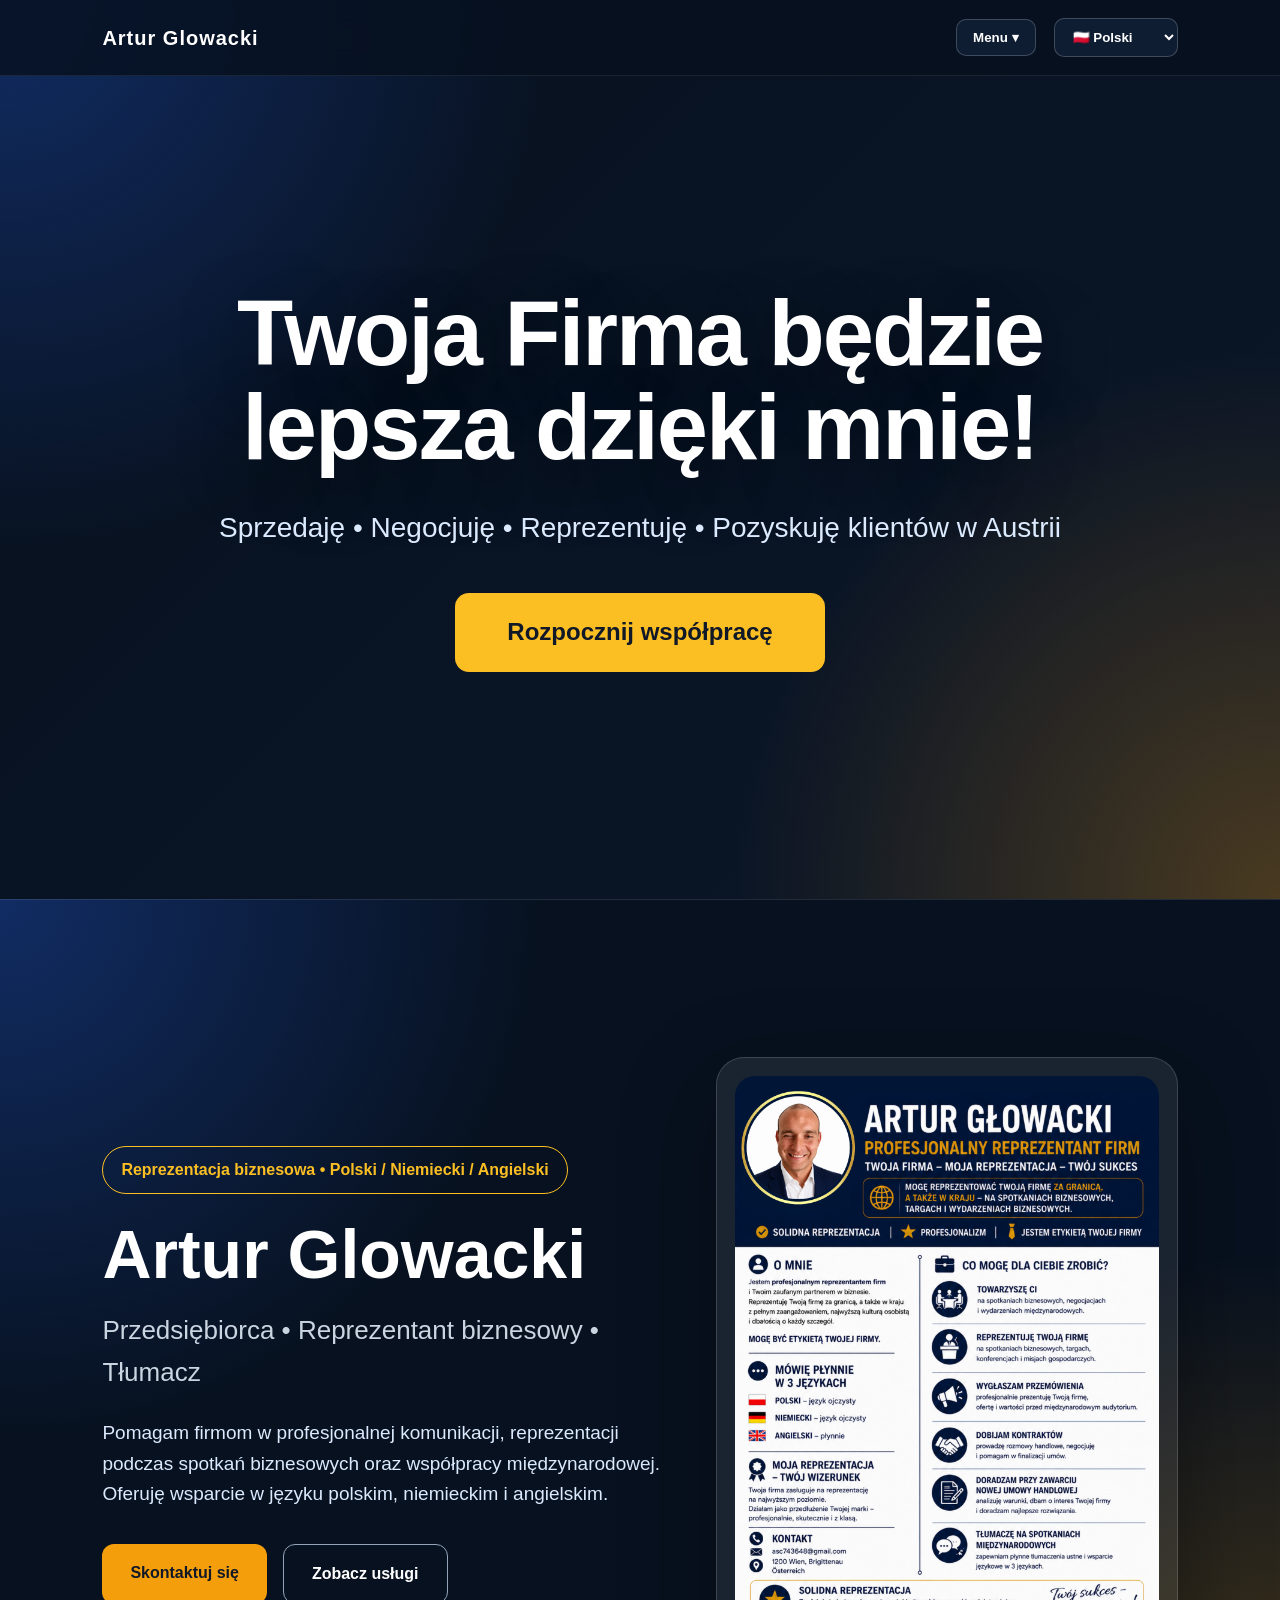
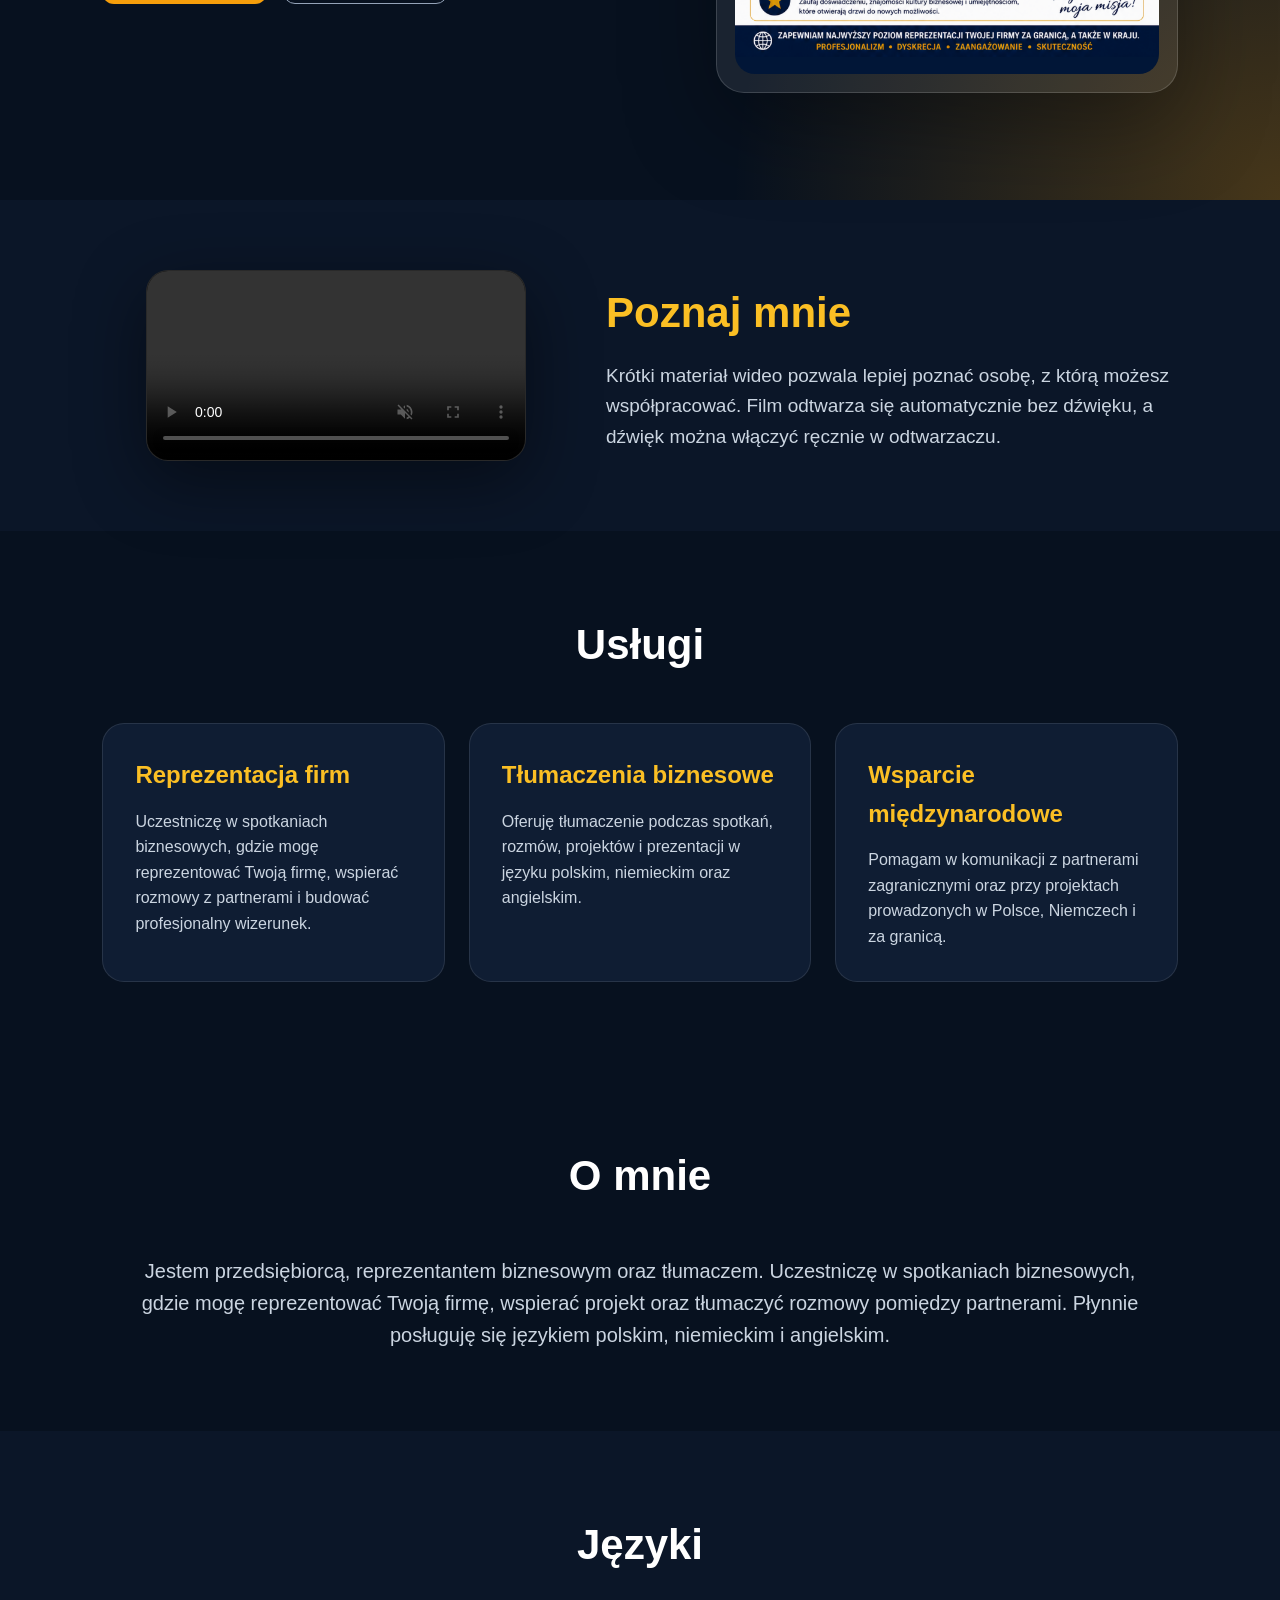
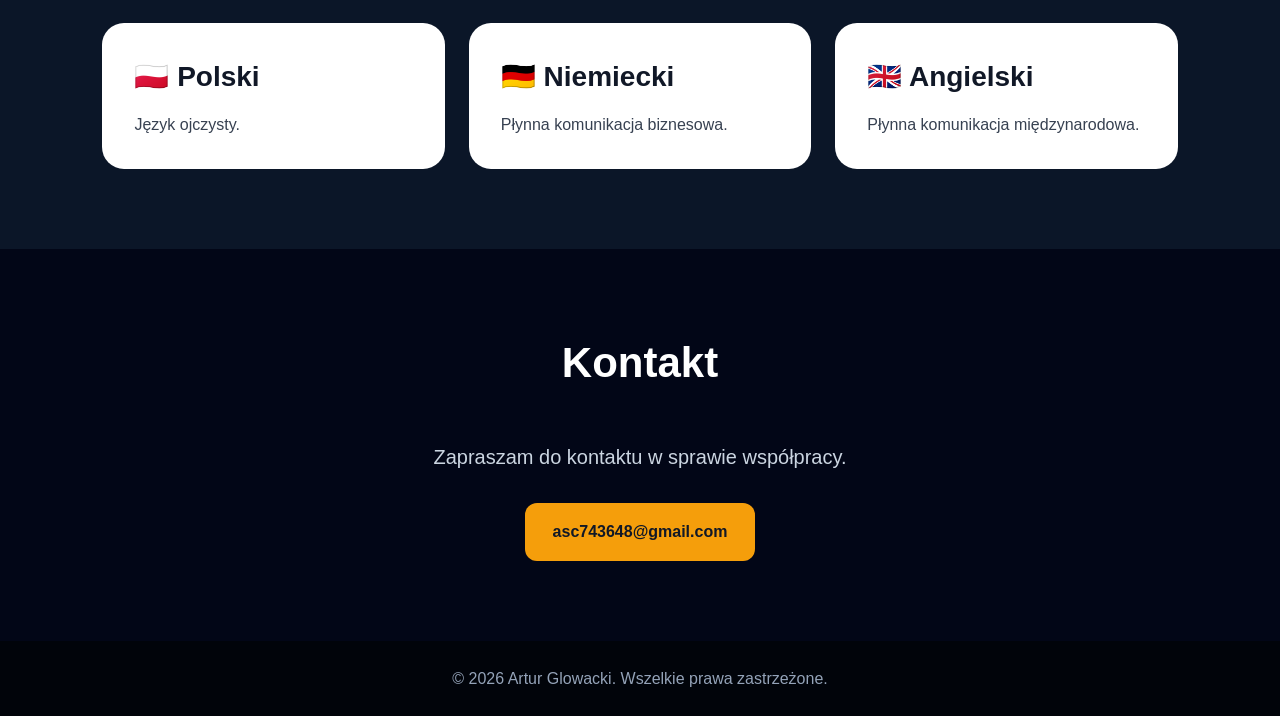
==== commit de984eee: "Rename index (1).html to index.html" ====
--- a/index.html
+++ b/index.html
@@ -48,6 +48,57 @@
 .contact p{font-size:20px;color:#cbd5e1;margin-bottom:30px}
 footer{text-align:center;padding:25px;color:#94a3b8;background:#01040a}
 
+/* GŁÓWNY BANNER NA SAMEJ GÓRZE */
+.main-banner{
+  width:100%;
+  min-height:100vh;
+  display:flex;
+  justify-content:center;
+  align-items:center;
+  text-align:center;
+  padding:140px 8% 80px;
+  background:radial-gradient(circle at top left,#2563eb55,transparent 35%),radial-gradient(circle at bottom right,#f59e0b44,transparent 35%),linear-gradient(135deg,#07111f,#0b1628);
+  border-bottom:1px solid rgba(255,255,255,.1);
+}
+.main-banner-inner{max-width:1150px;margin:auto}
+.main-banner h1{
+  color:#fff;
+  font-size:92px;
+  line-height:1.02;
+  font-weight:900;
+  letter-spacing:-2px;
+  margin-bottom:32px;
+  text-shadow:0 20px 70px rgba(0,0,0,.45);
+}
+.main-banner p{
+  color:#dbeafe;
+  font-size:28px;
+  line-height:1.5;
+  max-width:900px;
+  margin:0 auto 44px;
+}
+.main-banner .banner-btn{
+  display:inline-block;
+  background:#fbbf24;
+  color:#111827;
+  padding:20px 52px;
+  border-radius:14px;
+  font-size:24px;
+  font-weight:900;
+  transition:.25s;
+}
+.main-banner .banner-btn:hover{
+  transform:translateY(-5px);
+  box-shadow:0 20px 50px rgba(251,191,36,.35);
+}
+@media(max-width:900px){
+  .main-banner{padding:130px 6% 70px;min-height:88vh}
+  .main-banner h1{font-size:48px;letter-spacing:-1px}
+  .main-banner p{font-size:20px}
+  .main-banner .banner-btn{font-size:18px;padding:16px 32px}
+}
+
+
 .nav-area{display:flex;align-items:center;gap:18px}
 .dropdown{position:relative}
 .dropdown-btn{background:#0f1d33;color:white;border:1px solid rgba(255,255,255,.2);padding:10px 16px;border-radius:10px;font-weight:800;cursor:pointer}
@@ -77,6 +128,15 @@
     </select>
   </div>
 </div>
+
+<section class="main-banner">
+  <div class="main-banner-inner">
+    <h1 data-i18n="bannerHeadline">Twoja Firma będzie lepsza dzięki mnie!</h1>
+    <p data-i18n="bannerText">Sprzedaję • Negocjuję • Reprezentuję • Pozyskuję klientów w Austrii</p>
+    <a href="tlumaczenia.html" class="banner-btn" data-i18n="bannerBtn">Rozpocznij współpracę</a>
+  </div>
+</section>
+
 <header class="hero">
   <div>
     <span class="badge" data-i18n="badge">Reprezentacja biznesowa • Polski / Niemiecki / Angielski</span>
@@ -85,7 +145,7 @@
     <p data-i18n="heroText">Pomagam firmom w profesjonalnej komunikacji, reprezentacji podczas spotkań biznesowych oraz współpracy międzynarodowej. Oferuję wsparcie w języku polskim, niemieckim i angielskim.</p>
     <div class="buttons">
       <a class="btn primary" href="mailto:asc743648@gmail.com" data-i18n="contactBtn">Skontaktuj się</a>
-      <a class="btn secondary" href="uslugi.html" data-i18n="servicesBtn">Zobacz usługi</a>
+      <a class="btn secondary" href="tlumaczenia.html" data-i18n="servicesBtn">Zobacz usługi</a>
     </div>
   </div>
   <div class="profile-card">
@@ -150,9 +210,9 @@
 
 <script>
 const translations={
-pl:{badge:"Reprezentacja biznesowa • Polski / Niemiecki / Angielski",heroSubtitle:"Przedsiębiorca • Reprezentant biznesowy • Tłumacz",heroText:"Pomagam firmom w profesjonalnej komunikacji, reprezentacji podczas spotkań biznesowych oraz współpracy międzynarodowej. Reprezentuję firmy, uczestniczę w projektach oraz oferuję profesjonalne tłumaczenia podczas spotkań biznesowych.",contactBtn:"Skontaktuj się",servicesBtn:"Zobacz usługi",videoTitle:"Poznaj mnie",videoText:"Krótki materiał wideo pozwala lepiej poznać osobę, z którą możesz współpracować. Film odtwarza się automatycznie bez dźwięku, a dźwięk można włączyć ręcznie w odtwarzaczu.",servicesTitle:"Usługi",service1Title:"Reprezentacja firm",service1Text:"Reprezentuję Twoją firmę podczas spotkań biznesowych, negocjacji oraz rozmów z partnerami.",service2Title:"Tłumaczenia biznesowe",service2Text:"Tłumaczę spotkania biznesowe oraz projekty w języku polskim, niemieckim i angielskim.",service3Title:"Wsparcie międzynarodowe",service3Text:"Pomagam firmom rozwijać współpracę międzynarodową i prowadzić skuteczną komunikację.",aboutTitle:"O mnie",aboutText:"Jestem przedsiębiorcą oraz reprezentantem biznesowym. Uczestniczę w spotkaniach biznesowych, reprezentuję firmy, wspieram projekty oraz zapewniam profesjonalne tłumaczenie pomiędzy językiem polskim, niemieckim i angielskim.",languagesTitle:"Języki",plTitle:"🇵🇱 Polski",plText:"Język ojczysty.",deTitle:"🇩🇪 Niemiecki",deText:"Płynna komunikacja biznesowa.",enTitle:"🇬🇧 Angielski",enText:"Płynna komunikacja międzynarodowa.",contactTitle:"Kontakt",contactText:"Zapraszam do kontaktu w sprawie współpracy.",footer:"© 2026 Artur Glowacki. Wszelkie prawa zastrzeżone.",menuBtn:"Menu ▾",homeMenu:"Strona główna",translationsMenu:"Tłumaczenia"},
-de:{badge:"Unternehmensvertretung • Deutsch / Polnisch / Englisch",heroSubtitle:"Unternehmer • Unternehmensvertreter • Dolmetscher",heroText:"Ich unterstütze Unternehmen bei professioneller Kommunikation, Geschäftstreffen und internationaler Zusammenarbeit. Ich vertrete Firmen, nehme an Projekten teil und dolmetsche bei geschäftlichen Gesprächen.",contactBtn:"Kontakt aufnehmen",servicesBtn:"Leistungen",videoTitle:"Lernen Sie mich kennen",videoText:"Ein kurzes Video hilft Ihnen, die Person hinter der Zusammenarbeit besser kennenzulernen. Das Video startet automatisch ohne Ton; den Ton können Sie im Player manuell einschalten.",servicesTitle:"Dienstleistungen",service1Title:"Unternehmensvertretung",service1Text:"Ich vertrete Ihr Unternehmen bei Geschäftstreffen, Verhandlungen und Gesprächen mit Partnern.",service2Title:"Geschäftsdolmetschen",service2Text:"Professionelles Dolmetschen bei Meetings, Gesprächen und Projekten auf Deutsch, Polnisch und Englisch.",service3Title:"Internationale Unterstützung",service3Text:"Ich unterstütze Unternehmen bei internationaler Zusammenarbeit und klarer Kommunikation.",aboutTitle:"Über mich",aboutText:"Ich bin Unternehmer, Unternehmensvertreter und Dolmetscher. Ich nehme an Geschäftstreffen teil, vertrete Unternehmen, unterstütze Projekte und ermögliche professionelle Kommunikation auf Deutsch, Polnisch und Englisch.",languagesTitle:"Sprachen",plTitle:"🇵🇱 Polnisch",plText:"Muttersprache.",deTitle:"🇩🇪 Deutsch",deText:"Fließende Geschäftskommunikation.",enTitle:"🇬🇧 Englisch",enText:"Fließende internationale Kommunikation.",contactTitle:"Kontakt",contactText:"Kontaktieren Sie mich gerne für eine Zusammenarbeit.",footer:"© 2026 Artur Glowacki. Alle Rechte vorbehalten.",menuBtn:"Menü ▾",homeMenu:"Startseite",translationsMenu:"Übersetzungen"},
-en:{badge:"Business Representation • Polish / German / English",heroSubtitle:"Entrepreneur • Business Representative • Interpreter",heroText:"I help companies with professional communication, business meetings and international cooperation. I represent companies, participate in projects and provide professional interpreting during business meetings.",contactBtn:"Contact Me",servicesBtn:"View Services",videoTitle:"Get to know me",videoText:"A short video helps you better understand the person you may cooperate with. The video plays automatically without sound, and sound can be enabled manually in the player.",servicesTitle:"Services",service1Title:"Business Representation",service1Text:"I represent your company during business meetings, negotiations and conversations with partners.",service2Title:"Business Interpreting",service2Text:"I provide interpreting during meetings, conversations, projects and presentations in Polish, German and English.",service3Title:"International Support",service3Text:"I help companies develop international cooperation and communicate effectively.",aboutTitle:"About Me",aboutText:"I am an entrepreneur and business representative. I participate in business meetings, represent companies, support projects and provide professional interpreting between Polish, German and English.",languagesTitle:"Languages",plTitle:"🇵🇱 Polish",plText:"Native language.",deTitle:"🇩🇪 German",deText:"Fluent business communication.",enTitle:"🇬🇧 English",enText:"Fluent international communication.",contactTitle:"Contact",contactText:"Feel free to contact me regarding cooperation.",footer:"© 2026 Artur Glowacki. All rights reserved.",menuBtn:"Menu ▾",homeMenu:"Home",translationsMenu:"Translations"}
+pl:{badge:"Reprezentacja biznesowa • Polski / Niemiecki / Angielski",heroSubtitle:"Przedsiębiorca • Reprezentant biznesowy • Tłumacz",heroText:"Pomagam firmom w profesjonalnej komunikacji, reprezentacji podczas spotkań biznesowych oraz współpracy międzynarodowej. Reprezentuję firmy, uczestniczę w projektach oraz oferuję profesjonalne tłumaczenia podczas spotkań biznesowych.",contactBtn:"Skontaktuj się",servicesBtn:"Zobacz usługi",videoTitle:"Poznaj mnie",videoText:"Krótki materiał wideo pozwala lepiej poznać osobę, z którą możesz współpracować. Film odtwarza się automatycznie bez dźwięku, a dźwięk można włączyć ręcznie w odtwarzaczu.",servicesTitle:"Usługi",service1Title:"Reprezentacja firm",service1Text:"Reprezentuję Twoją firmę podczas spotkań biznesowych, negocjacji oraz rozmów z partnerami.",service2Title:"Tłumaczenia biznesowe",service2Text:"Tłumaczę spotkania biznesowe oraz projekty w języku polskim, niemieckim i angielskim.",service3Title:"Wsparcie międzynarodowe",service3Text:"Pomagam firmom rozwijać współpracę międzynarodową i prowadzić skuteczną komunikację.",aboutTitle:"O mnie",aboutText:"Jestem przedsiębiorcą oraz reprezentantem biznesowym. Uczestniczę w spotkaniach biznesowych, reprezentuję firmy, wspieram projekty oraz zapewniam profesjonalne tłumaczenie pomiędzy językiem polskim, niemieckim i angielskim.",languagesTitle:"Języki",plTitle:"🇵🇱 Polski",plText:"Język ojczysty.",deTitle:"🇩🇪 Niemiecki",deText:"Płynna komunikacja biznesowa.",enTitle:"🇬🇧 Angielski",enText:"Płynna komunikacja międzynarodowa.",contactTitle:"Kontakt",contactText:"Zapraszam do kontaktu w sprawie współpracy.",footer:"© 2026 Artur Glowacki. Wszelkie prawa zastrzeżone.",bannerHeadline:"Twoja Firma będzie lepsza dzięki mnie!",bannerText:"Sprzedaję • Negocjuję • Reprezentuję • Pozyskuję klientów w Austrii",bannerBtn:"Rozpocznij współpracę",menuBtn:"Menu ▾",homeMenu:"Strona główna",translationsMenu:"Tłumaczenia"},
+de:{badge:"Unternehmensvertretung • Deutsch / Polnisch / Englisch",heroSubtitle:"Unternehmer • Unternehmensvertreter • Dolmetscher",heroText:"Ich unterstütze Unternehmen bei professioneller Kommunikation, Geschäftstreffen und internationaler Zusammenarbeit. Ich vertrete Firmen, nehme an Projekten teil und dolmetsche bei geschäftlichen Gesprächen.",contactBtn:"Kontakt aufnehmen",servicesBtn:"Leistungen",videoTitle:"Lernen Sie mich kennen",videoText:"Ein kurzes Video hilft Ihnen, die Person hinter der Zusammenarbeit besser kennenzulernen. Das Video startet automatisch ohne Ton; den Ton können Sie im Player manuell einschalten.",servicesTitle:"Dienstleistungen",service1Title:"Unternehmensvertretung",service1Text:"Ich vertrete Ihr Unternehmen bei Geschäftstreffen, Verhandlungen und Gesprächen mit Partnern.",service2Title:"Geschäftsdolmetschen",service2Text:"Professionelles Dolmetschen bei Meetings, Gesprächen und Projekten auf Deutsch, Polnisch und Englisch.",service3Title:"Internationale Unterstützung",service3Text:"Ich unterstütze Unternehmen bei internationaler Zusammenarbeit und klarer Kommunikation.",aboutTitle:"Über mich",aboutText:"Ich bin Unternehmer, Unternehmensvertreter und Dolmetscher. Ich nehme an Geschäftstreffen teil, vertrete Unternehmen, unterstütze Projekte und ermögliche professionelle Kommunikation auf Deutsch, Polnisch und Englisch.",languagesTitle:"Sprachen",plTitle:"🇵🇱 Polnisch",plText:"Muttersprache.",deTitle:"🇩🇪 Deutsch",deText:"Fließende Geschäftskommunikation.",enTitle:"🇬🇧 Englisch",enText:"Fließende internationale Kommunikation.",contactTitle:"Kontakt",contactText:"Kontaktieren Sie mich gerne für eine Zusammenarbeit.",footer:"© 2026 Artur Glowacki. Alle Rechte vorbehalten.",bannerHeadline:"Ihr Unternehmen wird mit mir besser!",bannerText:"Verkaufen • Verhandeln • Vertreten • Kunden in Österreich gewinnen",bannerBtn:"Zusammenarbeit starten",menuBtn:"Menü ▾",homeMenu:"Startseite",translationsMenu:"Übersetzungen"},
+en:{badge:"Business Representation • Polish / German / English",heroSubtitle:"Entrepreneur • Business Representative • Interpreter",heroText:"I help companies with professional communication, business meetings and international cooperation. I represent companies, participate in projects and provide professional interpreting during business meetings.",contactBtn:"Contact Me",servicesBtn:"View Services",videoTitle:"Get to know me",videoText:"A short video helps you better understand the person you may cooperate with. The video plays automatically without sound, and sound can be enabled manually in the player.",servicesTitle:"Services",service1Title:"Business Representation",service1Text:"I represent your company during business meetings, negotiations and conversations with partners.",service2Title:"Business Interpreting",service2Text:"I provide interpreting during meetings, conversations, projects and presentations in Polish, German and English.",service3Title:"International Support",service3Text:"I help companies develop international cooperation and communicate effectively.",aboutTitle:"About Me",aboutText:"I am an entrepreneur and business representative. I participate in business meetings, represent companies, support projects and provide professional interpreting between Polish, German and English.",languagesTitle:"Languages",plTitle:"🇵🇱 Polish",plText:"Native language.",deTitle:"🇩🇪 German",deText:"Fluent business communication.",enTitle:"🇬🇧 English",enText:"Fluent international communication.",contactTitle:"Contact",contactText:"Feel free to contact me regarding cooperation.",footer:"© 2026 Artur Glowacki. All rights reserved.",bannerHeadline:"Your company will be better with me!",bannerText:"Sales • Negotiation • Representation • Winning customers in Austria",bannerBtn:"Start cooperation",menuBtn:"Menu ▾",homeMenu:"Home",translationsMenu:"Translations"}
 };
 const selector=document.getElementById("languageSelect");
 selector.addEventListener("change",function(){
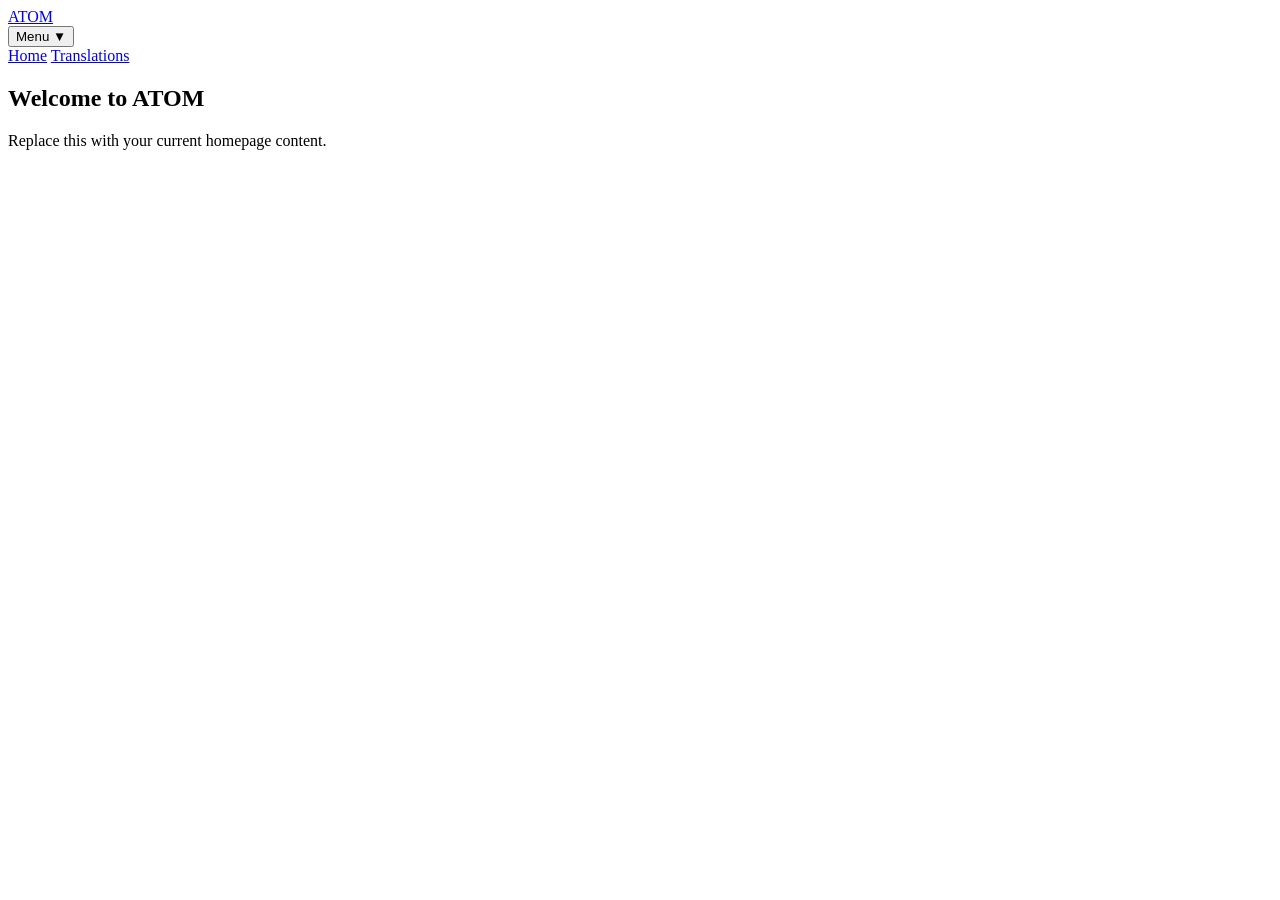
==== commit 1a531455: "Add files via upload" ====
--- a/index.html
+++ b/index.html
@@ -1,228 +1,28 @@
 <!DOCTYPE html>
-<html lang="pl">
+<html lang="en">
 <head>
 <meta charset="UTF-8">
 <meta name="viewport" content="width=device-width, initial-scale=1.0">
-<title>Artur Glowacki | Reprezentacja Biznesowa</title>
-<style>
-*{margin:0;padding:0;box-sizing:border-box;font-family:Arial,Helvetica,sans-serif}
-html{scroll-behavior:smooth}
-body{background:#07111f;color:white;line-height:1.6}
-a{text-decoration:none;color:inherit}
-.topbar{position:fixed;top:0;left:0;width:100%;z-index:1000;padding:18px 8%;display:flex;justify-content:space-between;align-items:center;background:rgba(7,17,31,.82);backdrop-filter:blur(14px);border-bottom:1px solid rgba(255,255,255,.08)}
-.brand{font-size:20px;font-weight:900;letter-spacing:1px}
-.lang-select{background:#0f1d33;color:white;border:1px solid rgba(255,255,255,.2);padding:10px 14px;border-radius:10px;font-weight:700;cursor:pointer}
-.hero{min-height:100vh;display:grid;grid-template-columns:1.1fr .9fr;gap:50px;align-items:center;padding:120px 8% 70px;background:radial-gradient(circle at top left,#2563eb55,transparent 35%),radial-gradient(circle at bottom right,#f59e0b44,transparent 35%),#07111f}
-.badge{display:inline-block;padding:10px 18px;border:1px solid #fbbf24;color:#fbbf24;border-radius:999px;font-weight:700;margin-bottom:25px}
-h1{font-size:68px;line-height:1.05;margin-bottom:20px}
-.hero h2{font-size:26px;color:#cbd5e1;margin-bottom:25px;font-weight:500}
-.hero p{font-size:19px;color:#dbeafe;max-width:720px;margin-bottom:35px}
-.buttons{display:flex;gap:16px;flex-wrap:wrap}
-.btn{padding:16px 28px;border-radius:12px;font-weight:800;display:inline-block;transition:.25s}
-.btn:hover{transform:translateY(-3px)}
-.primary{background:#f59e0b;color:#111827}
-.secondary{border:1px solid #94a3b8;color:white}
-.profile-card{background:rgba(255,255,255,.08);border:1px solid rgba(255,255,255,.15);border-radius:28px;padding:18px;box-shadow:0 30px 90px rgba(0,0,0,.35)}
-.profile-card img{width:100%;display:block;border-radius:20px}
-.video-section{padding:70px 8%;background:#0b1628}
-.video-wrap{max-width:1200px;margin:auto;display:grid;grid-template-columns:.9fr 1.1fr;gap:36px;align-items:center}
-.video-text h2{font-size:42px;margin-bottom:15px;color:#fbbf24}
-.video-text p{color:#cbd5e1;font-size:19px;max-width:650px}
-.intro-video{width:380px;max-width:100%;display:block;margin:auto;border-radius:22px;box-shadow:0 20px 70px rgba(0,0,0,.45);border:1px solid rgba(255,255,255,.16);background:#000}
-section{padding:80px 8%}
-.title{text-align:center;font-size:42px;margin-bottom:45px}
-.services{display:grid;grid-template-columns:repeat(3,1fr);gap:24px;max-width:1200px;margin:auto}
-.card{background:#0f1d33;border:1px solid rgba(255,255,255,.1);border-radius:22px;padding:32px;transition:.25s}
-.card:hover{transform:translateY(-6px);border-color:#fbbf24}
-.card h3{font-size:24px;margin-bottom:14px;color:#fbbf24}
-.card p{color:#cbd5e1}
-.languages{background:#0b1628}
-.lang-grid{display:grid;grid-template-columns:repeat(3,1fr);gap:24px;max-width:1200px;margin:auto}
-.lang{background:white;color:#111827;border-radius:22px;padding:32px}
-.lang h3{font-size:28px;margin-bottom:12px}
-.lang p{color:#374151}
-.about{background:#07111f}
-.about-box{max-width:1000px;margin:auto;text-align:center}
-.about-box p{color:#cbd5e1;font-size:20px}
-.contact{text-align:center;background:#020617}
-.contact p{font-size:20px;color:#cbd5e1;margin-bottom:30px}
-footer{text-align:center;padding:25px;color:#94a3b8;background:#01040a}
-
-/* GŁÓWNY BANNER NA SAMEJ GÓRZE */
-.main-banner{
-  width:100%;
-  min-height:100vh;
-  display:flex;
-  justify-content:center;
-  align-items:center;
-  text-align:center;
-  padding:140px 8% 80px;
-  background:radial-gradient(circle at top left,#2563eb55,transparent 35%),radial-gradient(circle at bottom right,#f59e0b44,transparent 35%),linear-gradient(135deg,#07111f,#0b1628);
-  border-bottom:1px solid rgba(255,255,255,.1);
-}
-.main-banner-inner{max-width:1150px;margin:auto}
-.main-banner h1{
-  color:#fff;
-  font-size:92px;
-  line-height:1.02;
-  font-weight:900;
-  letter-spacing:-2px;
-  margin-bottom:32px;
-  text-shadow:0 20px 70px rgba(0,0,0,.45);
-}
-.main-banner p{
-  color:#dbeafe;
-  font-size:28px;
-  line-height:1.5;
-  max-width:900px;
-  margin:0 auto 44px;
-}
-.main-banner .banner-btn{
-  display:inline-block;
-  background:#fbbf24;
-  color:#111827;
-  padding:20px 52px;
-  border-radius:14px;
-  font-size:24px;
-  font-weight:900;
-  transition:.25s;
-}
-.main-banner .banner-btn:hover{
-  transform:translateY(-5px);
-  box-shadow:0 20px 50px rgba(251,191,36,.35);
-}
-@media(max-width:900px){
-  .main-banner{padding:130px 6% 70px;min-height:88vh}
-  .main-banner h1{font-size:48px;letter-spacing:-1px}
-  .main-banner p{font-size:20px}
-  .main-banner .banner-btn{font-size:18px;padding:16px 32px}
-}
-
-
-.nav-area{display:flex;align-items:center;gap:18px}
-.dropdown{position:relative}
-.dropdown-btn{background:#0f1d33;color:white;border:1px solid rgba(255,255,255,.2);padding:10px 16px;border-radius:10px;font-weight:800;cursor:pointer}
-.dropdown-menu{display:none;position:absolute;right:0;top:48px;min-width:220px;background:#0f1d33;border:1px solid rgba(255,255,255,.16);border-radius:14px;box-shadow:0 20px 60px rgba(0,0,0,.35);overflow:hidden}
-.dropdown:hover .dropdown-menu{display:block}
-.dropdown-menu a{display:block;padding:14px 18px;color:#e5e7eb;font-weight:700}
-.dropdown-menu a:hover{background:#f59e0b;color:#111827}
-@media(max-width:900px){.nav-area{gap:10px}.dropdown-menu{right:auto;left:0}.dropdown-btn,.lang-select{padding:9px 10px;font-size:13px}}
-@media(max-width:900px){.topbar{padding:14px 6%}.hero{grid-template-columns:1fr;text-align:center;padding:110px 6% 50px}h1{font-size:46px}.buttons{justify-content:center}.services,.lang-grid,.video-wrap{grid-template-columns:1fr}.video-wrap{text-align:center}.video-text p{margin:auto}}
-</style>
+<title>ATOM</title>
+<link rel="stylesheet" href="css/style.css">
 </head>
 <body>
-<div class="topbar">
-  <div class="brand"><a href="index.html">Artur Glowacki</a></div>
-  <div class="nav-area">
-    <div class="dropdown">
-      <button class="dropdown-btn" type="button" data-i18n="menuBtn">Menu ▾</button>
-      <div class="dropdown-menu">
-        <a href="index.html" data-i18n="homeMenu">Strona główna</a>
-        <a href="tlumaczenia.html" data-i18n="translationsMenu">Tłumaczenia</a>
-      </div>
-    </div>
-    <select class="lang-select" id="languageSelect">
-      <option value="pl">🇵🇱 Polski</option>
-      <option value="de">🇩🇪 Deutsch</option>
-      <option value="en">🇬🇧 English</option>
-    </select>
-  </div>
+<header class="topbar">
+<div class="logo"><a href="index.html">ATOM</a></div>
+<nav class="dropdown">
+<button>Menu ▼</button>
+<div class="menu">
+<a href="index.html">Home</a>
+<a href="translations.html">Translations</a>
 </div>
+</nav>
+</header>
 
-<section class="main-banner">
-  <div class="main-banner-inner">
-    <h1 data-i18n="bannerHeadline">Twoja Firma będzie lepsza dzięki mnie!</h1>
-    <p data-i18n="bannerText">Sprzedaję • Negocjuję • Reprezentuję • Pozyskuję klientów w Austrii</p>
-    <a href="tlumaczenia.html" class="banner-btn" data-i18n="bannerBtn">Rozpocznij współpracę</a>
-  </div>
+<section class="hero">
+<h1>Welcome to ATOM</h1>
+<p>Replace this with your current homepage content.</p>
 </section>
 
-<header class="hero">
-  <div>
-    <span class="badge" data-i18n="badge">Reprezentacja biznesowa • Polski / Niemiecki / Angielski</span>
-    <h1>Artur Glowacki</h1>
-    <h2 data-i18n="heroSubtitle">Przedsiębiorca • Reprezentant biznesowy • Tłumacz</h2>
-    <p data-i18n="heroText">Pomagam firmom w profesjonalnej komunikacji, reprezentacji podczas spotkań biznesowych oraz współpracy międzynarodowej. Oferuję wsparcie w języku polskim, niemieckim i angielskim.</p>
-    <div class="buttons">
-      <a class="btn primary" href="mailto:asc743648@gmail.com" data-i18n="contactBtn">Skontaktuj się</a>
-      <a class="btn secondary" href="tlumaczenia.html" data-i18n="servicesBtn">Zobacz usługi</a>
-    </div>
-  </div>
-  <div class="profile-card">
-    <img src="Lebenslauf_ARG.pdf (10).png" alt="Artur Glowacki">
-  </div>
-</header>
-
-<section class="video-section">
-  <div class="video-wrap">
-    <video class="intro-video" controls autoplay muted loop playsinline>
-     <source src="1000012264_compressed.mp4" type="video/mp4">
-      Twoja przeglądarka nie obsługuje wideo.
-    </video>
-    <div class="video-text">
-      <h2 data-i18n="videoTitle">Poznaj mnie</h2>
-      <p data-i18n="videoText">Krótki materiał wideo pozwala lepiej poznać osobę, z którą możesz współpracować. Film odtwarza się automatycznie bez dźwięku, a dźwięk można włączyć ręcznie w odtwarzaczu.</p>
-    </div>
-  </div>
-</section>
-
-<section id="services">
-  <h2 class="title" data-i18n="servicesTitle">Usługi</h2>
-  <div class="services">
-    <div class="card">
-      <h3 data-i18n="service1Title">Reprezentacja firm</h3>
-      <p data-i18n="service1Text">Uczestniczę w spotkaniach biznesowych, gdzie mogę reprezentować Twoją firmę, wspierać rozmowy z partnerami i budować profesjonalny wizerunek.</p>
-    </div>
-    <div class="card">
-      <h3 data-i18n="service2Title">Tłumaczenia biznesowe</h3>
-      <p data-i18n="service2Text">Oferuję tłumaczenie podczas spotkań, rozmów, projektów i prezentacji w języku polskim, niemieckim oraz angielskim.</p>
-    </div>
-    <div class="card">
-      <h3 data-i18n="service3Title">Wsparcie międzynarodowe</h3>
-      <p data-i18n="service3Text">Pomagam w komunikacji z partnerami zagranicznymi oraz przy projektach prowadzonych w Polsce, Niemczech i za granicą.</p>
-    </div>
-  </div>
-</section>
-
-<section class="about">
-  <div class="about-box">
-    <h2 class="title" data-i18n="aboutTitle">O mnie</h2>
-    <p data-i18n="aboutText">Jestem przedsiębiorcą, reprezentantem biznesowym oraz tłumaczem. Uczestniczę w spotkaniach biznesowych, gdzie mogę reprezentować Twoją firmę, wspierać projekt oraz tłumaczyć rozmowy pomiędzy partnerami. Płynnie posługuję się językiem polskim, niemieckim i angielskim.</p>
-  </div>
-</section>
-
-<section class="languages">
-  <h2 class="title" data-i18n="languagesTitle">Języki</h2>
-  <div class="lang-grid">
-    <div class="lang"><h3 data-i18n="plTitle">🇵🇱 Polski</h3><p data-i18n="plText">Język ojczysty.</p></div>
-    <div class="lang"><h3 data-i18n="deTitle">🇩🇪 Niemiecki</h3><p data-i18n="deText">Płynna komunikacja biznesowa.</p></div>
-    <div class="lang"><h3 data-i18n="enTitle">🇬🇧 Angielski</h3><p data-i18n="enText">Płynna komunikacja międzynarodowa.</p></div>
-  </div>
-</section>
-
-<section class="contact">
-  <h2 class="title" data-i18n="contactTitle">Kontakt</h2>
-  <p data-i18n="contactText">Zapraszam do kontaktu w sprawie współpracy.</p>
-  <a class="btn primary" href="mailto:asc743648@gmail.com">asc743648@gmail.com</a>
-</section>
-
-<footer data-i18n="footer">© 2026 Artur Glowacki. Wszelkie prawa zastrzeżone.</footer>
-
-<script>
-const translations={
-pl:{badge:"Reprezentacja biznesowa • Polski / Niemiecki / Angielski",heroSubtitle:"Przedsiębiorca • Reprezentant biznesowy • Tłumacz",heroText:"Pomagam firmom w profesjonalnej komunikacji, reprezentacji podczas spotkań biznesowych oraz współpracy międzynarodowej. Reprezentuję firmy, uczestniczę w projektach oraz oferuję profesjonalne tłumaczenia podczas spotkań biznesowych.",contactBtn:"Skontaktuj się",servicesBtn:"Zobacz usługi",videoTitle:"Poznaj mnie",videoText:"Krótki materiał wideo pozwala lepiej poznać osobę, z którą możesz współpracować. Film odtwarza się automatycznie bez dźwięku, a dźwięk można włączyć ręcznie w odtwarzaczu.",servicesTitle:"Usługi",service1Title:"Reprezentacja firm",service1Text:"Reprezentuję Twoją firmę podczas spotkań biznesowych, negocjacji oraz rozmów z partnerami.",service2Title:"Tłumaczenia biznesowe",service2Text:"Tłumaczę spotkania biznesowe oraz projekty w języku polskim, niemieckim i angielskim.",service3Title:"Wsparcie międzynarodowe",service3Text:"Pomagam firmom rozwijać współpracę międzynarodową i prowadzić skuteczną komunikację.",aboutTitle:"O mnie",aboutText:"Jestem przedsiębiorcą oraz reprezentantem biznesowym. Uczestniczę w spotkaniach biznesowych, reprezentuję firmy, wspieram projekty oraz zapewniam profesjonalne tłumaczenie pomiędzy językiem polskim, niemieckim i angielskim.",languagesTitle:"Języki",plTitle:"🇵🇱 Polski",plText:"Język ojczysty.",deTitle:"🇩🇪 Niemiecki",deText:"Płynna komunikacja biznesowa.",enTitle:"🇬🇧 Angielski",enText:"Płynna komunikacja międzynarodowa.",contactTitle:"Kontakt",contactText:"Zapraszam do kontaktu w sprawie współpracy.",footer:"© 2026 Artur Glowacki. Wszelkie prawa zastrzeżone.",bannerHeadline:"Twoja Firma będzie lepsza dzięki mnie!",bannerText:"Sprzedaję • Negocjuję • Reprezentuję • Pozyskuję klientów w Austrii",bannerBtn:"Rozpocznij współpracę",menuBtn:"Menu ▾",homeMenu:"Strona główna",translationsMenu:"Tłumaczenia"},
-de:{badge:"Unternehmensvertretung • Deutsch / Polnisch / Englisch",heroSubtitle:"Unternehmer • Unternehmensvertreter • Dolmetscher",heroText:"Ich unterstütze Unternehmen bei professioneller Kommunikation, Geschäftstreffen und internationaler Zusammenarbeit. Ich vertrete Firmen, nehme an Projekten teil und dolmetsche bei geschäftlichen Gesprächen.",contactBtn:"Kontakt aufnehmen",servicesBtn:"Leistungen",videoTitle:"Lernen Sie mich kennen",videoText:"Ein kurzes Video hilft Ihnen, die Person hinter der Zusammenarbeit besser kennenzulernen. Das Video startet automatisch ohne Ton; den Ton können Sie im Player manuell einschalten.",servicesTitle:"Dienstleistungen",service1Title:"Unternehmensvertretung",service1Text:"Ich vertrete Ihr Unternehmen bei Geschäftstreffen, Verhandlungen und Gesprächen mit Partnern.",service2Title:"Geschäftsdolmetschen",service2Text:"Professionelles Dolmetschen bei Meetings, Gesprächen und Projekten auf Deutsch, Polnisch und Englisch.",service3Title:"Internationale Unterstützung",service3Text:"Ich unterstütze Unternehmen bei internationaler Zusammenarbeit und klarer Kommunikation.",aboutTitle:"Über mich",aboutText:"Ich bin Unternehmer, Unternehmensvertreter und Dolmetscher. Ich nehme an Geschäftstreffen teil, vertrete Unternehmen, unterstütze Projekte und ermögliche professionelle Kommunikation auf Deutsch, Polnisch und Englisch.",languagesTitle:"Sprachen",plTitle:"🇵🇱 Polnisch",plText:"Muttersprache.",deTitle:"🇩🇪 Deutsch",deText:"Fließende Geschäftskommunikation.",enTitle:"🇬🇧 Englisch",enText:"Fließende internationale Kommunikation.",contactTitle:"Kontakt",contactText:"Kontaktieren Sie mich gerne für eine Zusammenarbeit.",footer:"© 2026 Artur Glowacki. Alle Rechte vorbehalten.",bannerHeadline:"Ihr Unternehmen wird mit mir besser!",bannerText:"Verkaufen • Verhandeln • Vertreten • Kunden in Österreich gewinnen",bannerBtn:"Zusammenarbeit starten",menuBtn:"Menü ▾",homeMenu:"Startseite",translationsMenu:"Übersetzungen"},
-en:{badge:"Business Representation • Polish / German / English",heroSubtitle:"Entrepreneur • Business Representative • Interpreter",heroText:"I help companies with professional communication, business meetings and international cooperation. I represent companies, participate in projects and provide professional interpreting during business meetings.",contactBtn:"Contact Me",servicesBtn:"View Services",videoTitle:"Get to know me",videoText:"A short video helps you better understand the person you may cooperate with. The video plays automatically without sound, and sound can be enabled manually in the player.",servicesTitle:"Services",service1Title:"Business Representation",service1Text:"I represent your company during business meetings, negotiations and conversations with partners.",service2Title:"Business Interpreting",service2Text:"I provide interpreting during meetings, conversations, projects and presentations in Polish, German and English.",service3Title:"International Support",service3Text:"I help companies develop international cooperation and communicate effectively.",aboutTitle:"About Me",aboutText:"I am an entrepreneur and business representative. I participate in business meetings, represent companies, support projects and provide professional interpreting between Polish, German and English.",languagesTitle:"Languages",plTitle:"🇵🇱 Polish",plText:"Native language.",deTitle:"🇩🇪 German",deText:"Fluent business communication.",enTitle:"🇬🇧 English",enText:"Fluent international communication.",contactTitle:"Contact",contactText:"Feel free to contact me regarding cooperation.",footer:"© 2026 Artur Glowacki. All rights reserved.",bannerHeadline:"Your company will be better with me!",bannerText:"Sales • Negotiation • Representation • Winning customers in Austria",bannerBtn:"Start cooperation",menuBtn:"Menu ▾",homeMenu:"Home",translationsMenu:"Translations"}
-};
-const selector=document.getElementById("languageSelect");
-selector.addEventListener("change",function(){
-  const lang=this.value;
-  document.documentElement.lang=lang;
-  document.querySelectorAll("[data-i18n]").forEach(el=>{
-    const key=el.dataset.i18n;
-    if(translations[lang][key]) el.textContent=translations[lang][key];
-  });
-});
-</script>
+<script src="js/script.js"></script>
 </body>
-</html>
+</html>
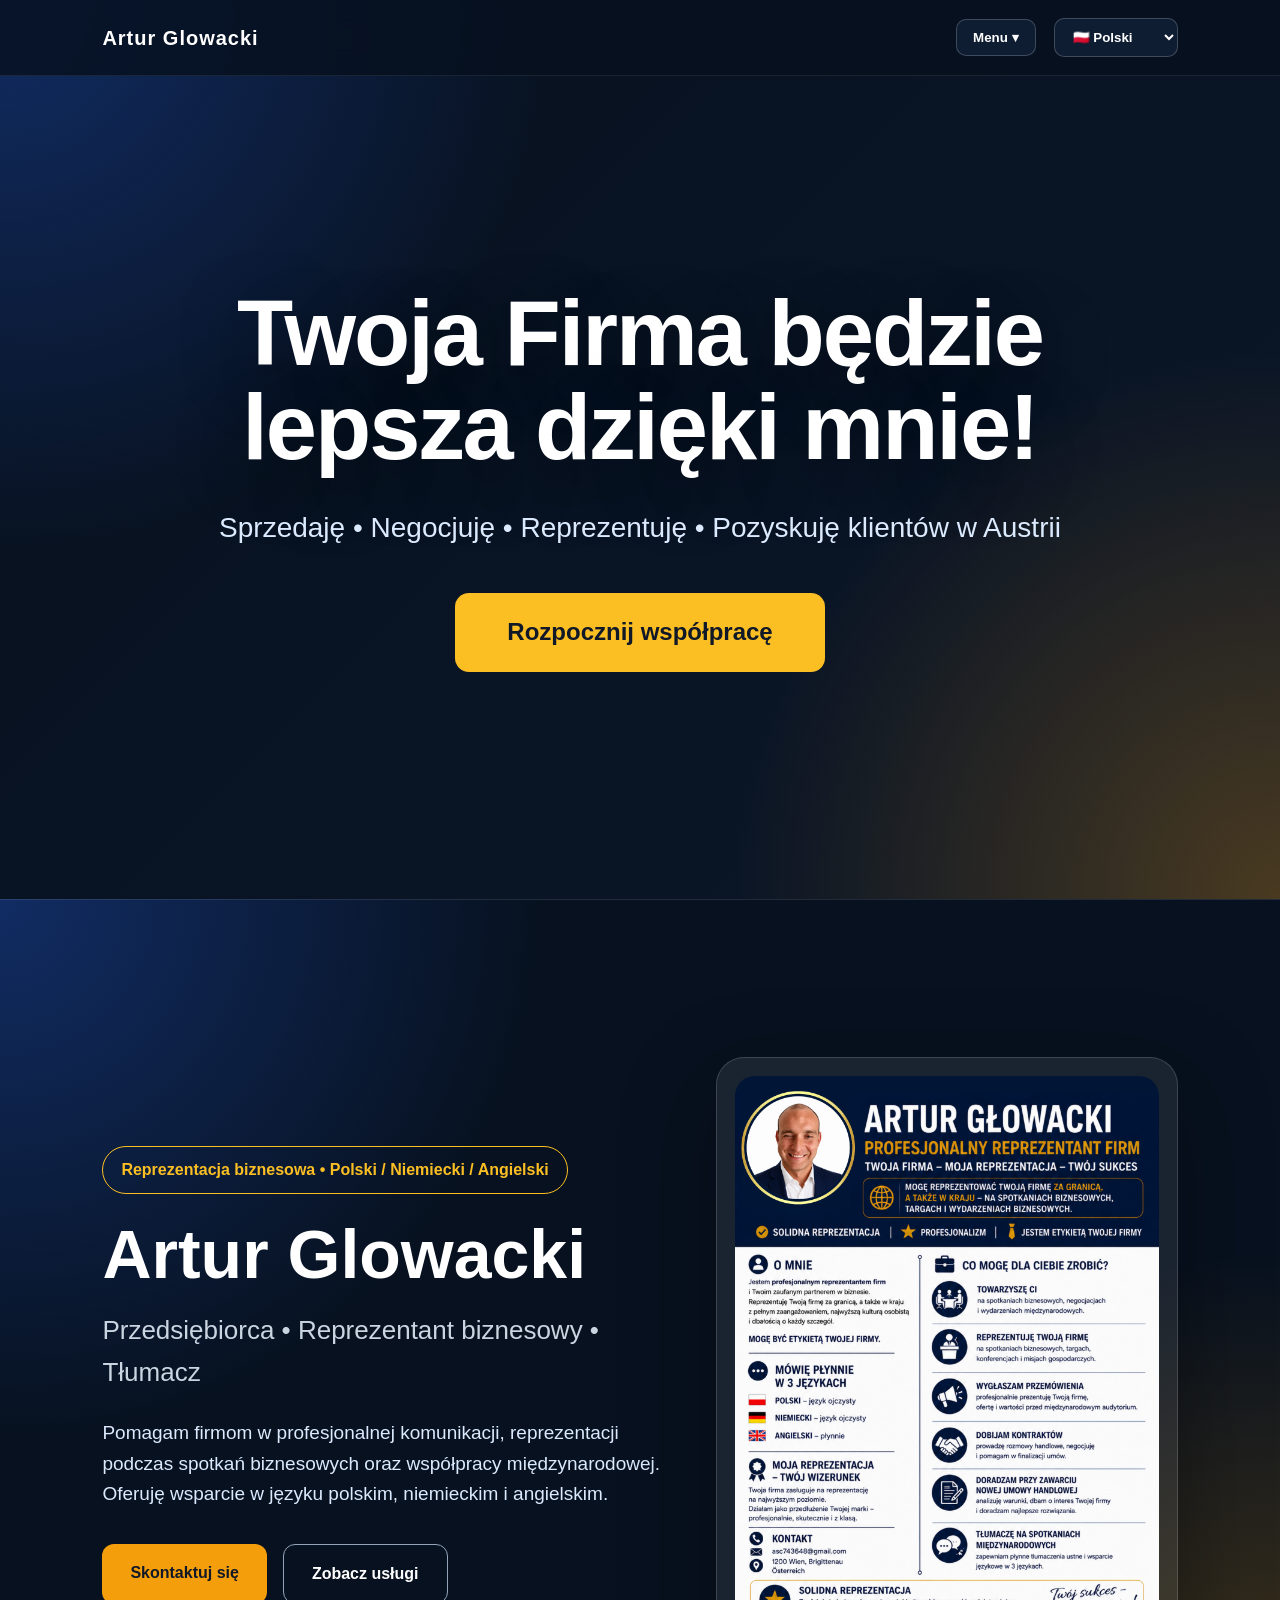
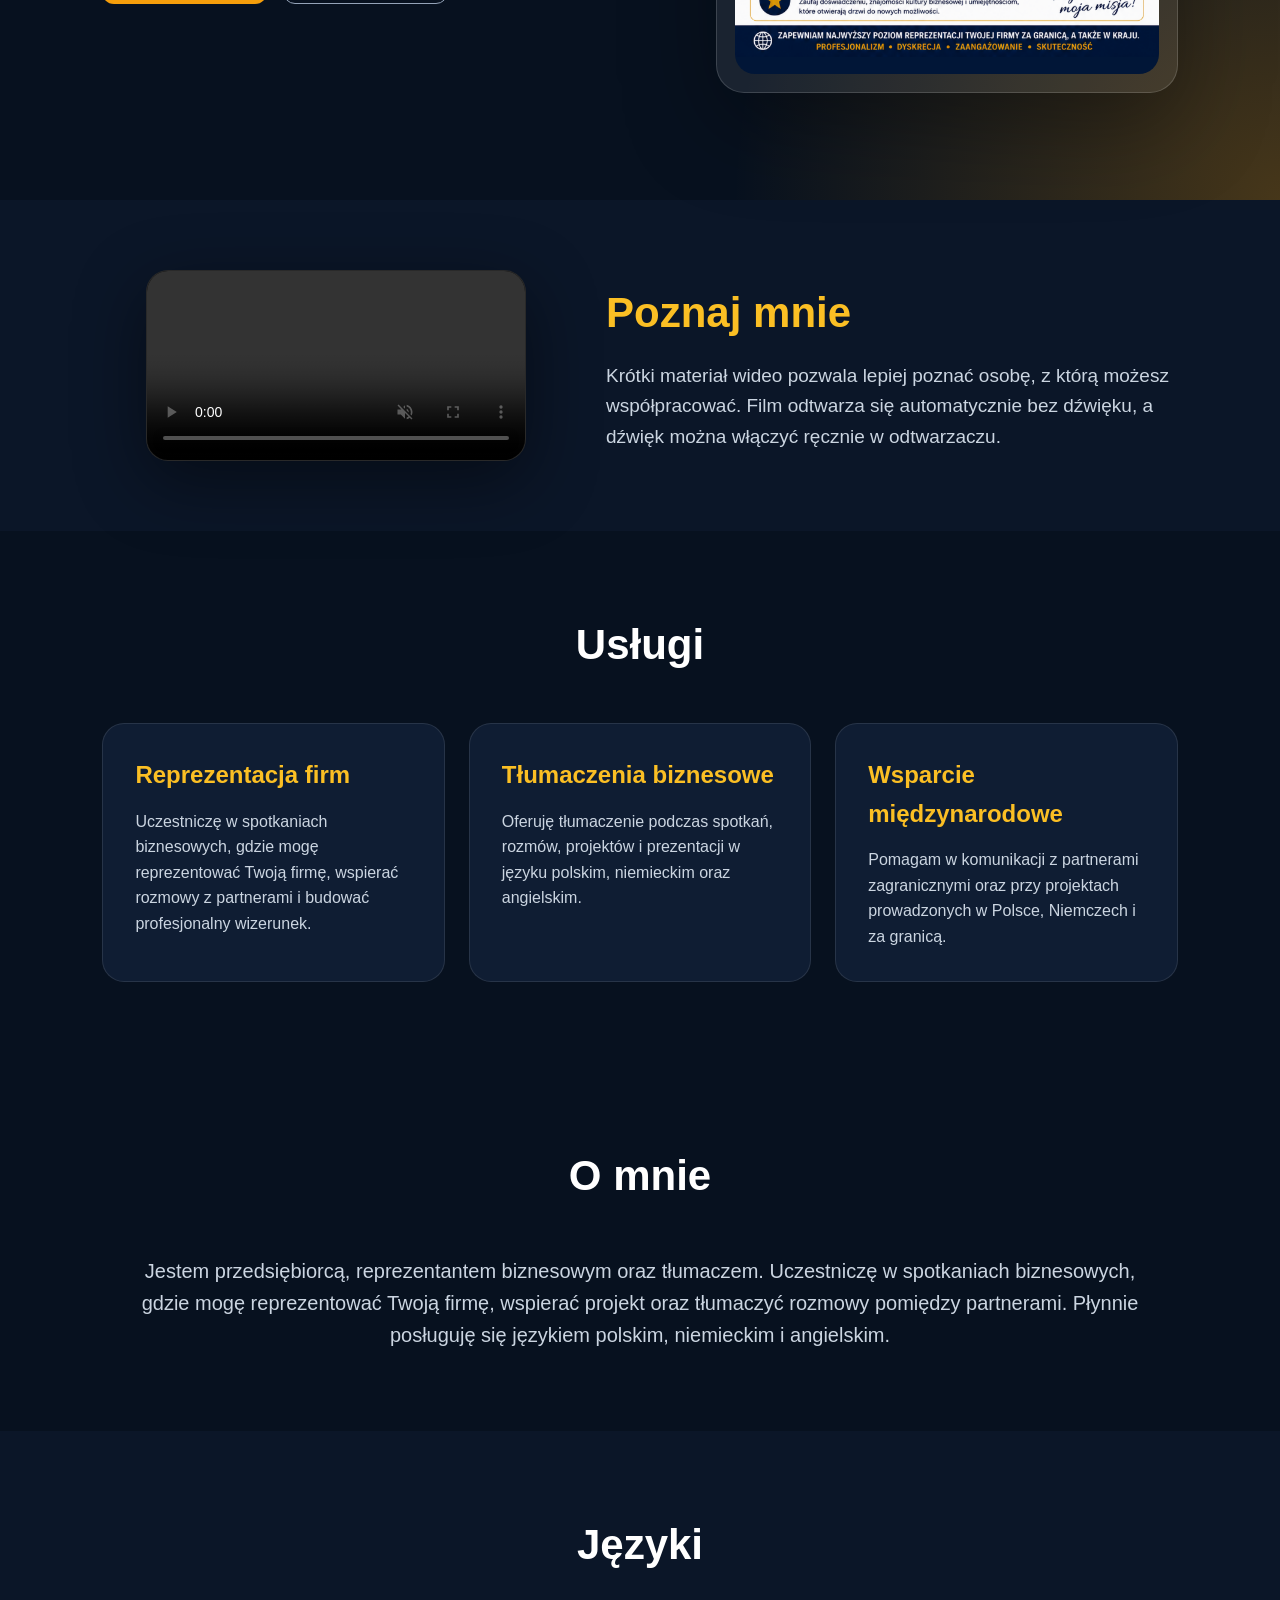
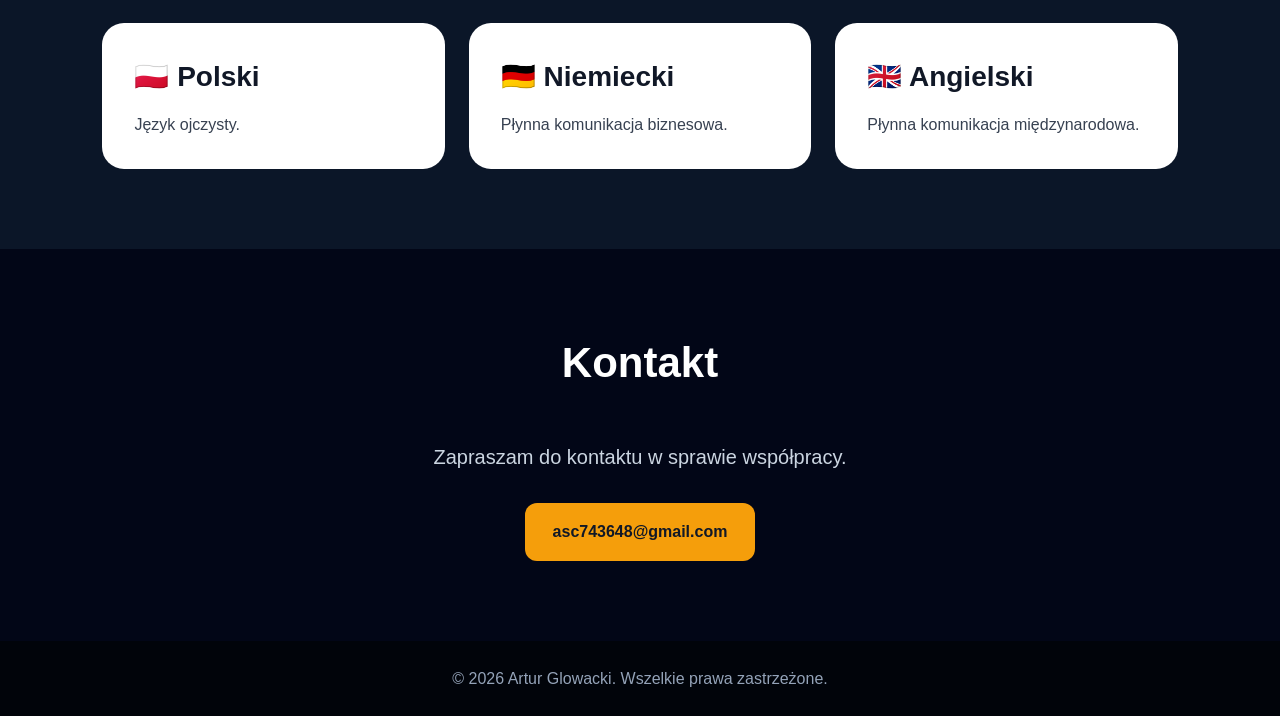
==== commit 0ec8de44: "Rename index (2).html to index.html" ====
--- a/index.html
+++ b/index.html
@@ -1,28 +1,228 @@
 <!DOCTYPE html>
-<html lang="en">
+<html lang="pl">
 <head>
 <meta charset="UTF-8">
 <meta name="viewport" content="width=device-width, initial-scale=1.0">
-<title>ATOM</title>
-<link rel="stylesheet" href="css/style.css">
+<title>Artur Glowacki | Reprezentacja Biznesowa</title>
+<style>
+*{margin:0;padding:0;box-sizing:border-box;font-family:Arial,Helvetica,sans-serif}
+html{scroll-behavior:smooth}
+body{background:#07111f;color:white;line-height:1.6}
+a{text-decoration:none;color:inherit}
+.topbar{position:fixed;top:0;left:0;width:100%;z-index:1000;padding:18px 8%;display:flex;justify-content:space-between;align-items:center;background:rgba(7,17,31,.82);backdrop-filter:blur(14px);border-bottom:1px solid rgba(255,255,255,.08)}
+.brand{font-size:20px;font-weight:900;letter-spacing:1px}
+.lang-select{background:#0f1d33;color:white;border:1px solid rgba(255,255,255,.2);padding:10px 14px;border-radius:10px;font-weight:700;cursor:pointer}
+.hero{min-height:100vh;display:grid;grid-template-columns:1.1fr .9fr;gap:50px;align-items:center;padding:120px 8% 70px;background:radial-gradient(circle at top left,#2563eb55,transparent 35%),radial-gradient(circle at bottom right,#f59e0b44,transparent 35%),#07111f}
+.badge{display:inline-block;padding:10px 18px;border:1px solid #fbbf24;color:#fbbf24;border-radius:999px;font-weight:700;margin-bottom:25px}
+h1{font-size:68px;line-height:1.05;margin-bottom:20px}
+.hero h2{font-size:26px;color:#cbd5e1;margin-bottom:25px;font-weight:500}
+.hero p{font-size:19px;color:#dbeafe;max-width:720px;margin-bottom:35px}
+.buttons{display:flex;gap:16px;flex-wrap:wrap}
+.btn{padding:16px 28px;border-radius:12px;font-weight:800;display:inline-block;transition:.25s}
+.btn:hover{transform:translateY(-3px)}
+.primary{background:#f59e0b;color:#111827}
+.secondary{border:1px solid #94a3b8;color:white}
+.profile-card{background:rgba(255,255,255,.08);border:1px solid rgba(255,255,255,.15);border-radius:28px;padding:18px;box-shadow:0 30px 90px rgba(0,0,0,.35)}
+.profile-card img{width:100%;display:block;border-radius:20px}
+.video-section{padding:70px 8%;background:#0b1628}
+.video-wrap{max-width:1200px;margin:auto;display:grid;grid-template-columns:.9fr 1.1fr;gap:36px;align-items:center}
+.video-text h2{font-size:42px;margin-bottom:15px;color:#fbbf24}
+.video-text p{color:#cbd5e1;font-size:19px;max-width:650px}
+.intro-video{width:380px;max-width:100%;display:block;margin:auto;border-radius:22px;box-shadow:0 20px 70px rgba(0,0,0,.45);border:1px solid rgba(255,255,255,.16);background:#000}
+section{padding:80px 8%}
+.title{text-align:center;font-size:42px;margin-bottom:45px}
+.services{display:grid;grid-template-columns:repeat(3,1fr);gap:24px;max-width:1200px;margin:auto}
+.card{background:#0f1d33;border:1px solid rgba(255,255,255,.1);border-radius:22px;padding:32px;transition:.25s}
+.card:hover{transform:translateY(-6px);border-color:#fbbf24}
+.card h3{font-size:24px;margin-bottom:14px;color:#fbbf24}
+.card p{color:#cbd5e1}
+.languages{background:#0b1628}
+.lang-grid{display:grid;grid-template-columns:repeat(3,1fr);gap:24px;max-width:1200px;margin:auto}
+.lang{background:white;color:#111827;border-radius:22px;padding:32px}
+.lang h3{font-size:28px;margin-bottom:12px}
+.lang p{color:#374151}
+.about{background:#07111f}
+.about-box{max-width:1000px;margin:auto;text-align:center}
+.about-box p{color:#cbd5e1;font-size:20px}
+.contact{text-align:center;background:#020617}
+.contact p{font-size:20px;color:#cbd5e1;margin-bottom:30px}
+footer{text-align:center;padding:25px;color:#94a3b8;background:#01040a}
+
+/* GŁÓWNY BANNER NA SAMEJ GÓRZE */
+.main-banner{
+  width:100%;
+  min-height:100vh;
+  display:flex;
+  justify-content:center;
+  align-items:center;
+  text-align:center;
+  padding:140px 8% 80px;
+  background:radial-gradient(circle at top left,#2563eb55,transparent 35%),radial-gradient(circle at bottom right,#f59e0b44,transparent 35%),linear-gradient(135deg,#07111f,#0b1628);
+  border-bottom:1px solid rgba(255,255,255,.1);
+}
+.main-banner-inner{max-width:1150px;margin:auto}
+.main-banner h1{
+  color:#fff;
+  font-size:92px;
+  line-height:1.02;
+  font-weight:900;
+  letter-spacing:-2px;
+  margin-bottom:32px;
+  text-shadow:0 20px 70px rgba(0,0,0,.45);
+}
+.main-banner p{
+  color:#dbeafe;
+  font-size:28px;
+  line-height:1.5;
+  max-width:900px;
+  margin:0 auto 44px;
+}
+.main-banner .banner-btn{
+  display:inline-block;
+  background:#fbbf24;
+  color:#111827;
+  padding:20px 52px;
+  border-radius:14px;
+  font-size:24px;
+  font-weight:900;
+  transition:.25s;
+}
+.main-banner .banner-btn:hover{
+  transform:translateY(-5px);
+  box-shadow:0 20px 50px rgba(251,191,36,.35);
+}
+@media(max-width:900px){
+  .main-banner{padding:130px 6% 70px;min-height:88vh}
+  .main-banner h1{font-size:48px;letter-spacing:-1px}
+  .main-banner p{font-size:20px}
+  .main-banner .banner-btn{font-size:18px;padding:16px 32px}
+}
+
+
+.nav-area{display:flex;align-items:center;gap:18px}
+.dropdown{position:relative}
+.dropdown-btn{background:#0f1d33;color:white;border:1px solid rgba(255,255,255,.2);padding:10px 16px;border-radius:10px;font-weight:800;cursor:pointer}
+.dropdown-menu{display:none;position:absolute;right:0;top:48px;min-width:220px;background:#0f1d33;border:1px solid rgba(255,255,255,.16);border-radius:14px;box-shadow:0 20px 60px rgba(0,0,0,.35);overflow:hidden}
+.dropdown:hover .dropdown-menu{display:block}
+.dropdown-menu a{display:block;padding:14px 18px;color:#e5e7eb;font-weight:700}
+.dropdown-menu a:hover{background:#f59e0b;color:#111827}
+@media(max-width:900px){.nav-area{gap:10px}.dropdown-menu{right:auto;left:0}.dropdown-btn,.lang-select{padding:9px 10px;font-size:13px}}
+@media(max-width:900px){.topbar{padding:14px 6%}.hero{grid-template-columns:1fr;text-align:center;padding:110px 6% 50px}h1{font-size:46px}.buttons{justify-content:center}.services,.lang-grid,.video-wrap{grid-template-columns:1fr}.video-wrap{text-align:center}.video-text p{margin:auto}}
+</style>
 </head>
 <body>
-<header class="topbar">
-<div class="logo"><a href="index.html">ATOM</a></div>
-<nav class="dropdown">
-<button>Menu ▼</button>
-<div class="menu">
-<a href="index.html">Home</a>
-<a href="translations.html">Translations</a>
+<div class="topbar">
+  <div class="brand"><a href="index.html">Artur Glowacki</a></div>
+  <div class="nav-area">
+    <div class="dropdown">
+      <button class="dropdown-btn" type="button" data-i18n="menuBtn">Menu ▾</button>
+      <div class="dropdown-menu">
+        <a href="index.html" data-i18n="homeMenu">Strona główna</a>
+        <a href="tlumaczenia.html" data-i18n="translationsMenu">Tłumaczenia</a>
+      </div>
+    </div>
+    <select class="lang-select" id="languageSelect">
+      <option value="pl">🇵🇱 Polski</option>
+      <option value="de">🇩🇪 Deutsch</option>
+      <option value="en">🇬🇧 English</option>
+    </select>
+  </div>
 </div>
-</nav>
+
+<section class="main-banner">
+  <div class="main-banner-inner">
+    <h1 data-i18n="bannerHeadline">Twoja Firma będzie lepsza dzięki mnie!</h1>
+    <p data-i18n="bannerText">Sprzedaję • Negocjuję • Reprezentuję • Pozyskuję klientów w Austrii</p>
+    <a href="tlumaczenia.html" class="banner-btn" data-i18n="bannerBtn">Rozpocznij współpracę</a>
+  </div>
+</section>
+
+<header class="hero">
+  <div>
+    <span class="badge" data-i18n="badge">Reprezentacja biznesowa • Polski / Niemiecki / Angielski</span>
+    <h1>Artur Glowacki</h1>
+    <h2 data-i18n="heroSubtitle">Przedsiębiorca • Reprezentant biznesowy • Tłumacz</h2>
+    <p data-i18n="heroText">Pomagam firmom w profesjonalnej komunikacji, reprezentacji podczas spotkań biznesowych oraz współpracy międzynarodowej. Oferuję wsparcie w języku polskim, niemieckim i angielskim.</p>
+    <div class="buttons">
+      <a class="btn primary" href="mailto:asc743648@gmail.com" data-i18n="contactBtn">Skontaktuj się</a>
+      <a class="btn secondary" href="tlumaczenia.html" data-i18n="servicesBtn">Zobacz usługi</a>
+    </div>
+  </div>
+  <div class="profile-card">
+    <img src="Lebenslauf_ARG.pdf (10).png" alt="Artur Glowacki">
+  </div>
 </header>
 
-<section class="hero">
-<h1>Welcome to ATOM</h1>
-<p>Replace this with your current homepage content.</p>
-</section>
-
-<script src="js/script.js"></script>
+<section class="video-section">
+  <div class="video-wrap">
+    <video class="intro-video" controls autoplay muted loop playsinline>
+     <source src="1000012264_compressed.mp4" type="video/mp4">
+      Twoja przeglądarka nie obsługuje wideo.
+    </video>
+    <div class="video-text">
+      <h2 data-i18n="videoTitle">Poznaj mnie</h2>
+      <p data-i18n="videoText">Krótki materiał wideo pozwala lepiej poznać osobę, z którą możesz współpracować. Film odtwarza się automatycznie bez dźwięku, a dźwięk można włączyć ręcznie w odtwarzaczu.</p>
+    </div>
+  </div>
+</section>
+
+<section id="services">
+  <h2 class="title" data-i18n="servicesTitle">Usługi</h2>
+  <div class="services">
+    <div class="card">
+      <h3 data-i18n="service1Title">Reprezentacja firm</h3>
+      <p data-i18n="service1Text">Uczestniczę w spotkaniach biznesowych, gdzie mogę reprezentować Twoją firmę, wspierać rozmowy z partnerami i budować profesjonalny wizerunek.</p>
+    </div>
+    <div class="card">
+      <h3 data-i18n="service2Title">Tłumaczenia biznesowe</h3>
+      <p data-i18n="service2Text">Oferuję tłumaczenie podczas spotkań, rozmów, projektów i prezentacji w języku polskim, niemieckim oraz angielskim.</p>
+    </div>
+    <div class="card">
+      <h3 data-i18n="service3Title">Wsparcie międzynarodowe</h3>
+      <p data-i18n="service3Text">Pomagam w komunikacji z partnerami zagranicznymi oraz przy projektach prowadzonych w Polsce, Niemczech i za granicą.</p>
+    </div>
+  </div>
+</section>
+
+<section class="about">
+  <div class="about-box">
+    <h2 class="title" data-i18n="aboutTitle">O mnie</h2>
+    <p data-i18n="aboutText">Jestem przedsiębiorcą, reprezentantem biznesowym oraz tłumaczem. Uczestniczę w spotkaniach biznesowych, gdzie mogę reprezentować Twoją firmę, wspierać projekt oraz tłumaczyć rozmowy pomiędzy partnerami. Płynnie posługuję się językiem polskim, niemieckim i angielskim.</p>
+  </div>
+</section>
+
+<section class="languages">
+  <h2 class="title" data-i18n="languagesTitle">Języki</h2>
+  <div class="lang-grid">
+    <div class="lang"><h3 data-i18n="plTitle">🇵🇱 Polski</h3><p data-i18n="plText">Język ojczysty.</p></div>
+    <div class="lang"><h3 data-i18n="deTitle">🇩🇪 Niemiecki</h3><p data-i18n="deText">Płynna komunikacja biznesowa.</p></div>
+    <div class="lang"><h3 data-i18n="enTitle">🇬🇧 Angielski</h3><p data-i18n="enText">Płynna komunikacja międzynarodowa.</p></div>
+  </div>
+</section>
+
+<section class="contact">
+  <h2 class="title" data-i18n="contactTitle">Kontakt</h2>
+  <p data-i18n="contactText">Zapraszam do kontaktu w sprawie współpracy.</p>
+  <a class="btn primary" href="mailto:asc743648@gmail.com">asc743648@gmail.com</a>
+</section>
+
+<footer data-i18n="footer">© 2026 Artur Glowacki. Wszelkie prawa zastrzeżone.</footer>
+
+<script>
+const translations={
+pl:{badge:"Reprezentacja biznesowa • Polski / Niemiecki / Angielski",heroSubtitle:"Przedsiębiorca • Reprezentant biznesowy • Tłumacz",heroText:"Pomagam firmom w profesjonalnej komunikacji, reprezentacji podczas spotkań biznesowych oraz współpracy międzynarodowej. Reprezentuję firmy, uczestniczę w projektach oraz oferuję profesjonalne tłumaczenia podczas spotkań biznesowych.",contactBtn:"Skontaktuj się",servicesBtn:"Zobacz usługi",videoTitle:"Poznaj mnie",videoText:"Krótki materiał wideo pozwala lepiej poznać osobę, z którą możesz współpracować. Film odtwarza się automatycznie bez dźwięku, a dźwięk można włączyć ręcznie w odtwarzaczu.",servicesTitle:"Usługi",service1Title:"Reprezentacja firm",service1Text:"Reprezentuję Twoją firmę podczas spotkań biznesowych, negocjacji oraz rozmów z partnerami.",service2Title:"Tłumaczenia biznesowe",service2Text:"Tłumaczę spotkania biznesowe oraz projekty w języku polskim, niemieckim i angielskim.",service3Title:"Wsparcie międzynarodowe",service3Text:"Pomagam firmom rozwijać współpracę międzynarodową i prowadzić skuteczną komunikację.",aboutTitle:"O mnie",aboutText:"Jestem przedsiębiorcą oraz reprezentantem biznesowym. Uczestniczę w spotkaniach biznesowych, reprezentuję firmy, wspieram projekty oraz zapewniam profesjonalne tłumaczenie pomiędzy językiem polskim, niemieckim i angielskim.",languagesTitle:"Języki",plTitle:"🇵🇱 Polski",plText:"Język ojczysty.",deTitle:"🇩🇪 Niemiecki",deText:"Płynna komunikacja biznesowa.",enTitle:"🇬🇧 Angielski",enText:"Płynna komunikacja międzynarodowa.",contactTitle:"Kontakt",contactText:"Zapraszam do kontaktu w sprawie współpracy.",footer:"© 2026 Artur Glowacki. Wszelkie prawa zastrzeżone.",bannerHeadline:"Twoja Firma będzie lepsza dzięki mnie!",bannerText:"Sprzedaję • Negocjuję • Reprezentuję • Pozyskuję klientów w Austrii",bannerBtn:"Rozpocznij współpracę",menuBtn:"Menu ▾",homeMenu:"Strona główna",translationsMenu:"Tłumaczenia"},
+de:{badge:"Unternehmensvertretung • Deutsch / Polnisch / Englisch",heroSubtitle:"Unternehmer • Unternehmensvertreter • Dolmetscher",heroText:"Ich unterstütze Unternehmen bei professioneller Kommunikation, Geschäftstreffen und internationaler Zusammenarbeit. Ich vertrete Firmen, nehme an Projekten teil und dolmetsche bei geschäftlichen Gesprächen.",contactBtn:"Kontakt aufnehmen",servicesBtn:"Leistungen",videoTitle:"Lernen Sie mich kennen",videoText:"Ein kurzes Video hilft Ihnen, die Person hinter der Zusammenarbeit besser kennenzulernen. Das Video startet automatisch ohne Ton; den Ton können Sie im Player manuell einschalten.",servicesTitle:"Dienstleistungen",service1Title:"Unternehmensvertretung",service1Text:"Ich vertrete Ihr Unternehmen bei Geschäftstreffen, Verhandlungen und Gesprächen mit Partnern.",service2Title:"Geschäftsdolmetschen",service2Text:"Professionelles Dolmetschen bei Meetings, Gesprächen und Projekten auf Deutsch, Polnisch und Englisch.",service3Title:"Internationale Unterstützung",service3Text:"Ich unterstütze Unternehmen bei internationaler Zusammenarbeit und klarer Kommunikation.",aboutTitle:"Über mich",aboutText:"Ich bin Unternehmer, Unternehmensvertreter und Dolmetscher. Ich nehme an Geschäftstreffen teil, vertrete Unternehmen, unterstütze Projekte und ermögliche professionelle Kommunikation auf Deutsch, Polnisch und Englisch.",languagesTitle:"Sprachen",plTitle:"🇵🇱 Polnisch",plText:"Muttersprache.",deTitle:"🇩🇪 Deutsch",deText:"Fließende Geschäftskommunikation.",enTitle:"🇬🇧 Englisch",enText:"Fließende internationale Kommunikation.",contactTitle:"Kontakt",contactText:"Kontaktieren Sie mich gerne für eine Zusammenarbeit.",footer:"© 2026 Artur Glowacki. Alle Rechte vorbehalten.",bannerHeadline:"Ihr Unternehmen wird mit mir besser!",bannerText:"Verkaufen • Verhandeln • Vertreten • Kunden in Österreich gewinnen",bannerBtn:"Zusammenarbeit starten",menuBtn:"Menü ▾",homeMenu:"Startseite",translationsMenu:"Übersetzungen"},
+en:{badge:"Business Representation • Polish / German / English",heroSubtitle:"Entrepreneur • Business Representative • Interpreter",heroText:"I help companies with professional communication, business meetings and international cooperation. I represent companies, participate in projects and provide professional interpreting during business meetings.",contactBtn:"Contact Me",servicesBtn:"View Services",videoTitle:"Get to know me",videoText:"A short video helps you better understand the person you may cooperate with. The video plays automatically without sound, and sound can be enabled manually in the player.",servicesTitle:"Services",service1Title:"Business Representation",service1Text:"I represent your company during business meetings, negotiations and conversations with partners.",service2Title:"Business Interpreting",service2Text:"I provide interpreting during meetings, conversations, projects and presentations in Polish, German and English.",service3Title:"International Support",service3Text:"I help companies develop international cooperation and communicate effectively.",aboutTitle:"About Me",aboutText:"I am an entrepreneur and business representative. I participate in business meetings, represent companies, support projects and provide professional interpreting between Polish, German and English.",languagesTitle:"Languages",plTitle:"🇵🇱 Polish",plText:"Native language.",deTitle:"🇩🇪 German",deText:"Fluent business communication.",enTitle:"🇬🇧 English",enText:"Fluent international communication.",contactTitle:"Contact",contactText:"Feel free to contact me regarding cooperation.",footer:"© 2026 Artur Glowacki. All rights reserved.",bannerHeadline:"Your company will be better with me!",bannerText:"Sales • Negotiation • Representation • Winning customers in Austria",bannerBtn:"Start cooperation",menuBtn:"Menu ▾",homeMenu:"Home",translationsMenu:"Translations"}
+};
+const selector=document.getElementById("languageSelect");
+selector.addEventListener("change",function(){
+  const lang=this.value;
+  document.documentElement.lang=lang;
+  document.querySelectorAll("[data-i18n]").forEach(el=>{
+    const key=el.dataset.i18n;
+    if(translations[lang][key]) el.textContent=translations[lang][key];
+  });
+});
+</script>
 </body>
-</html>+</html>
